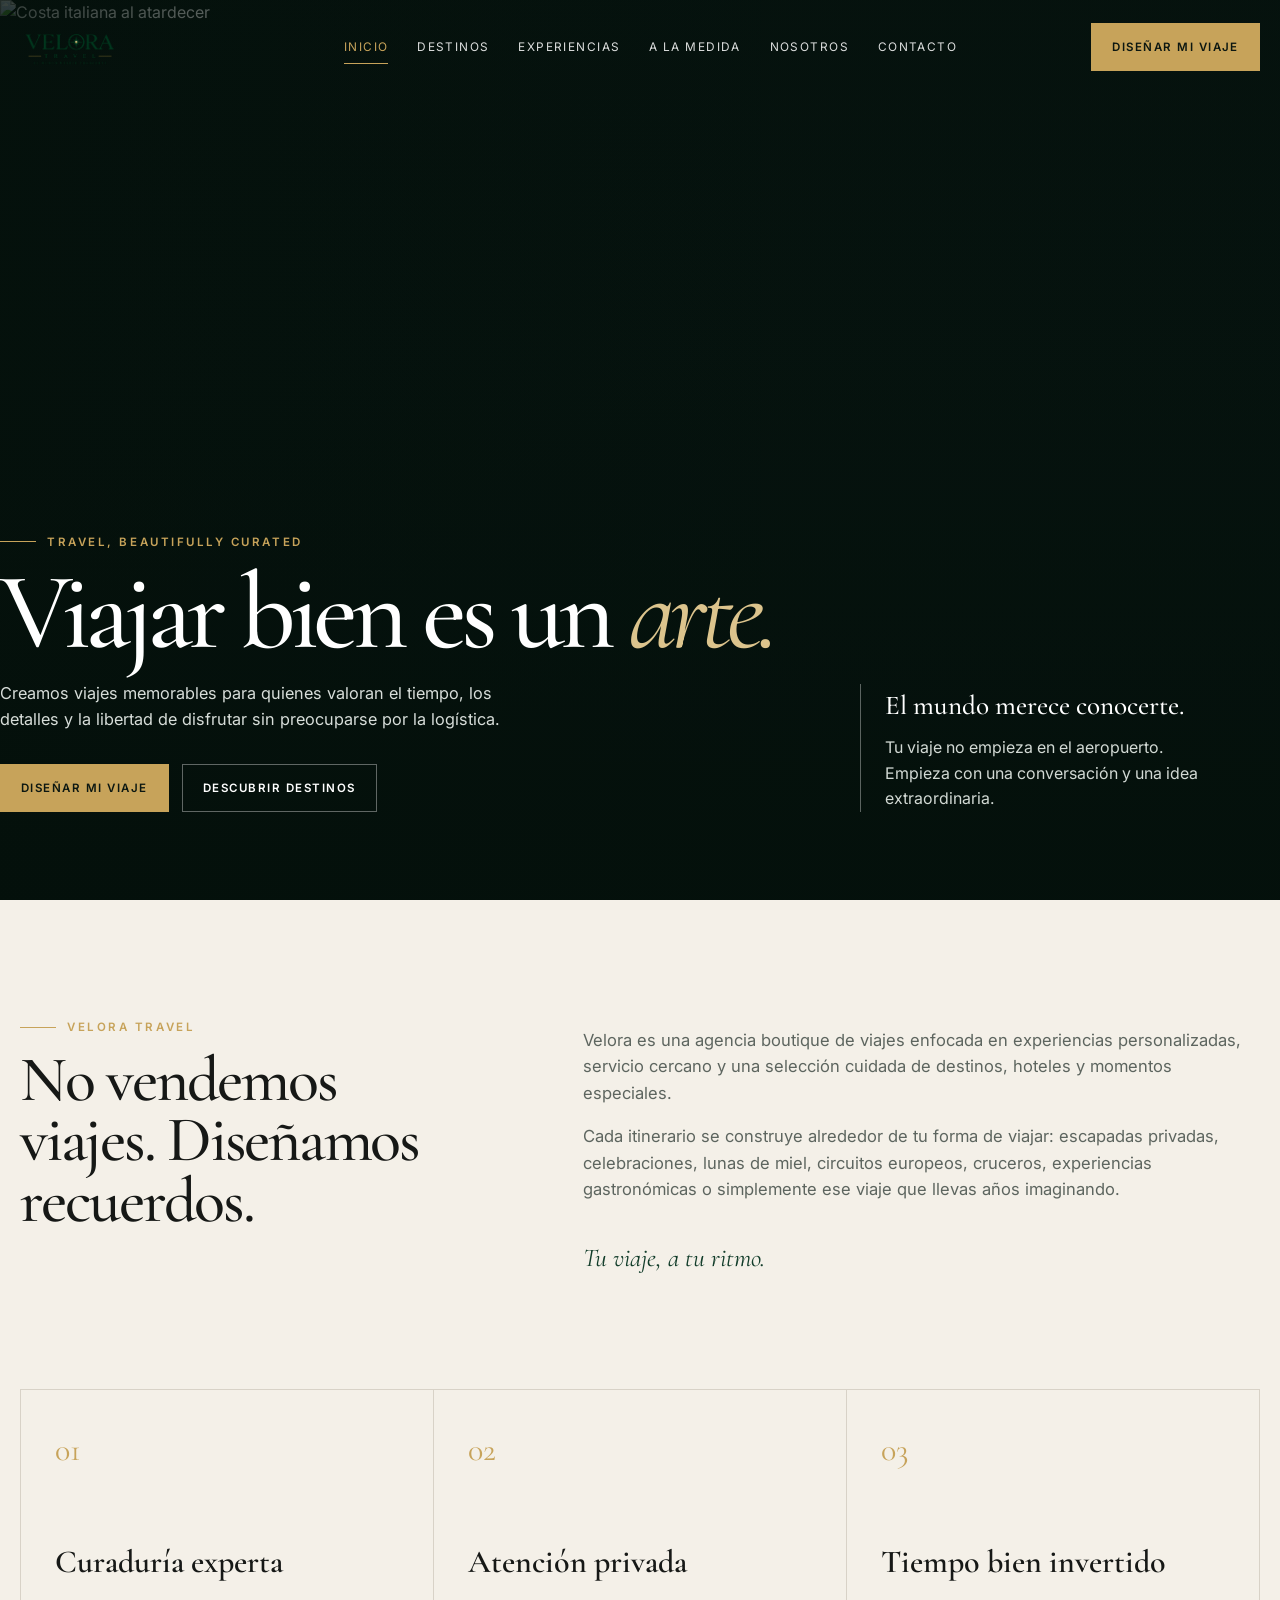
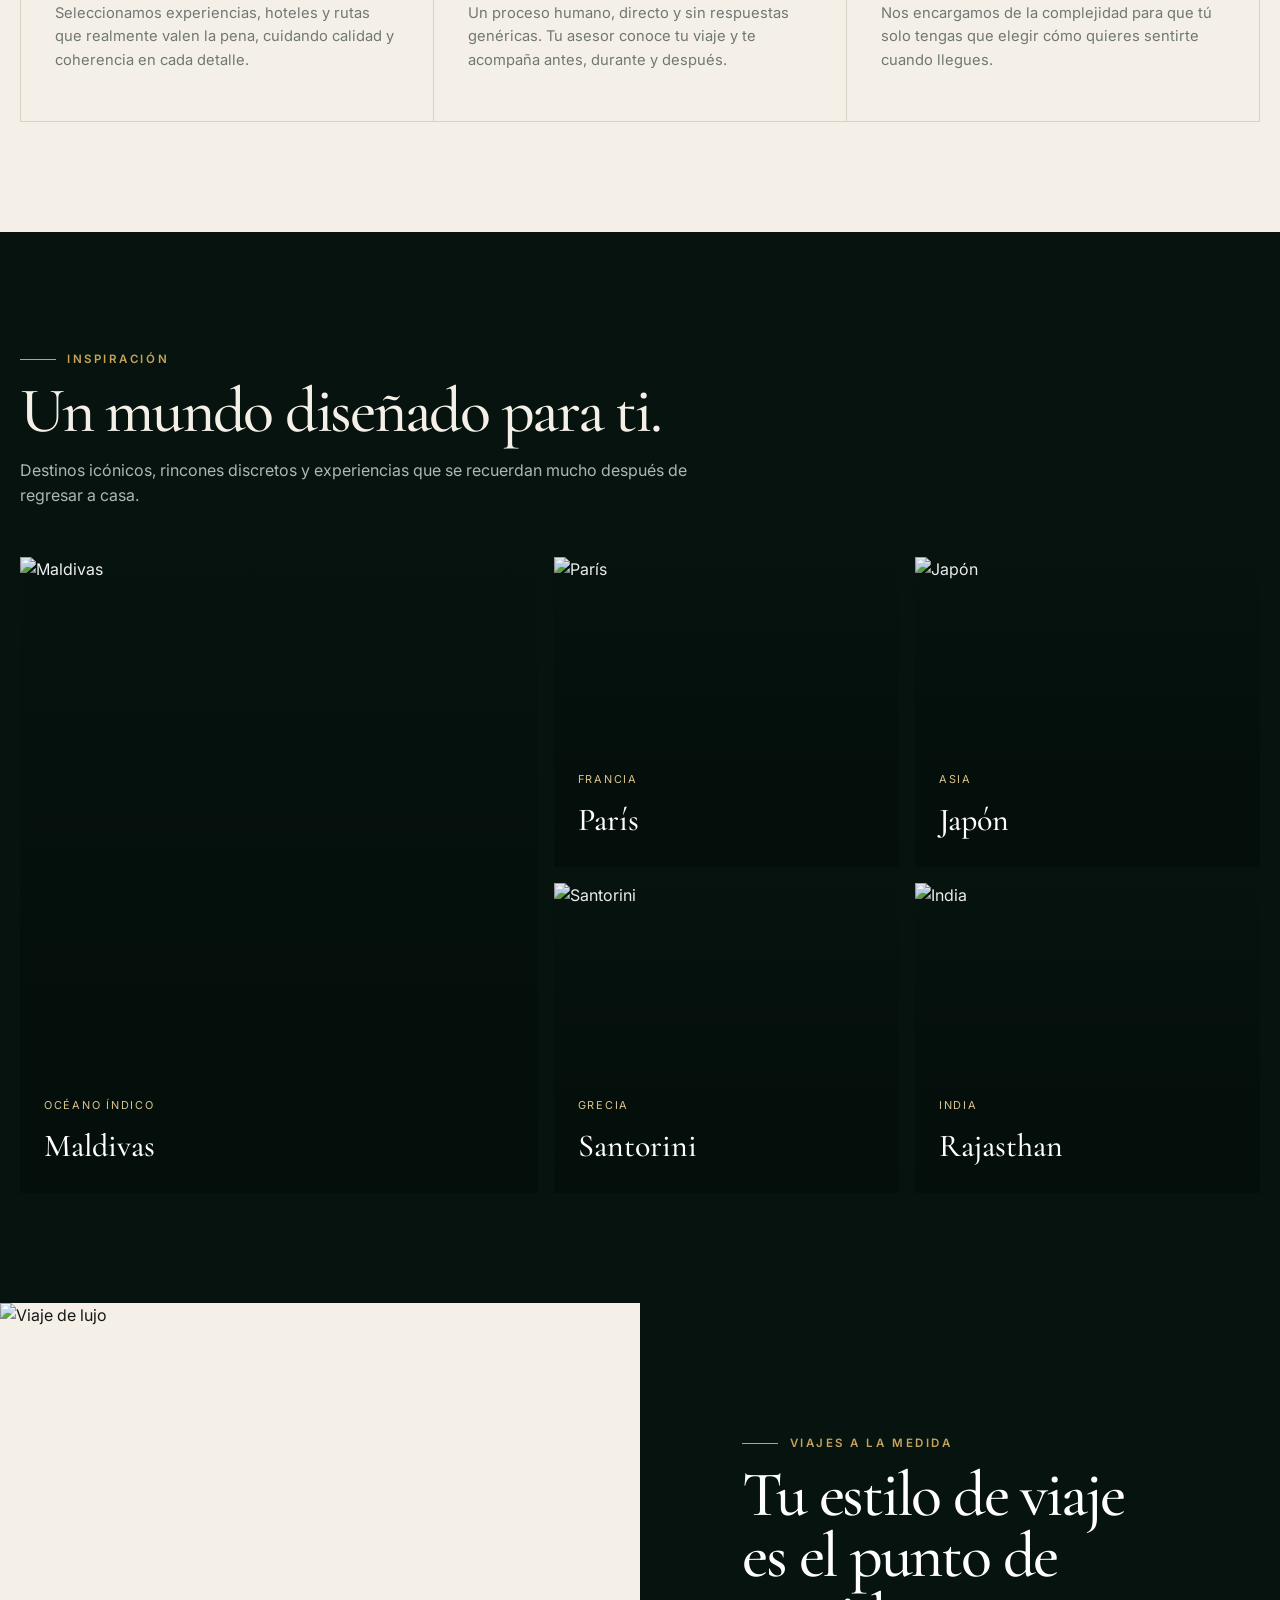
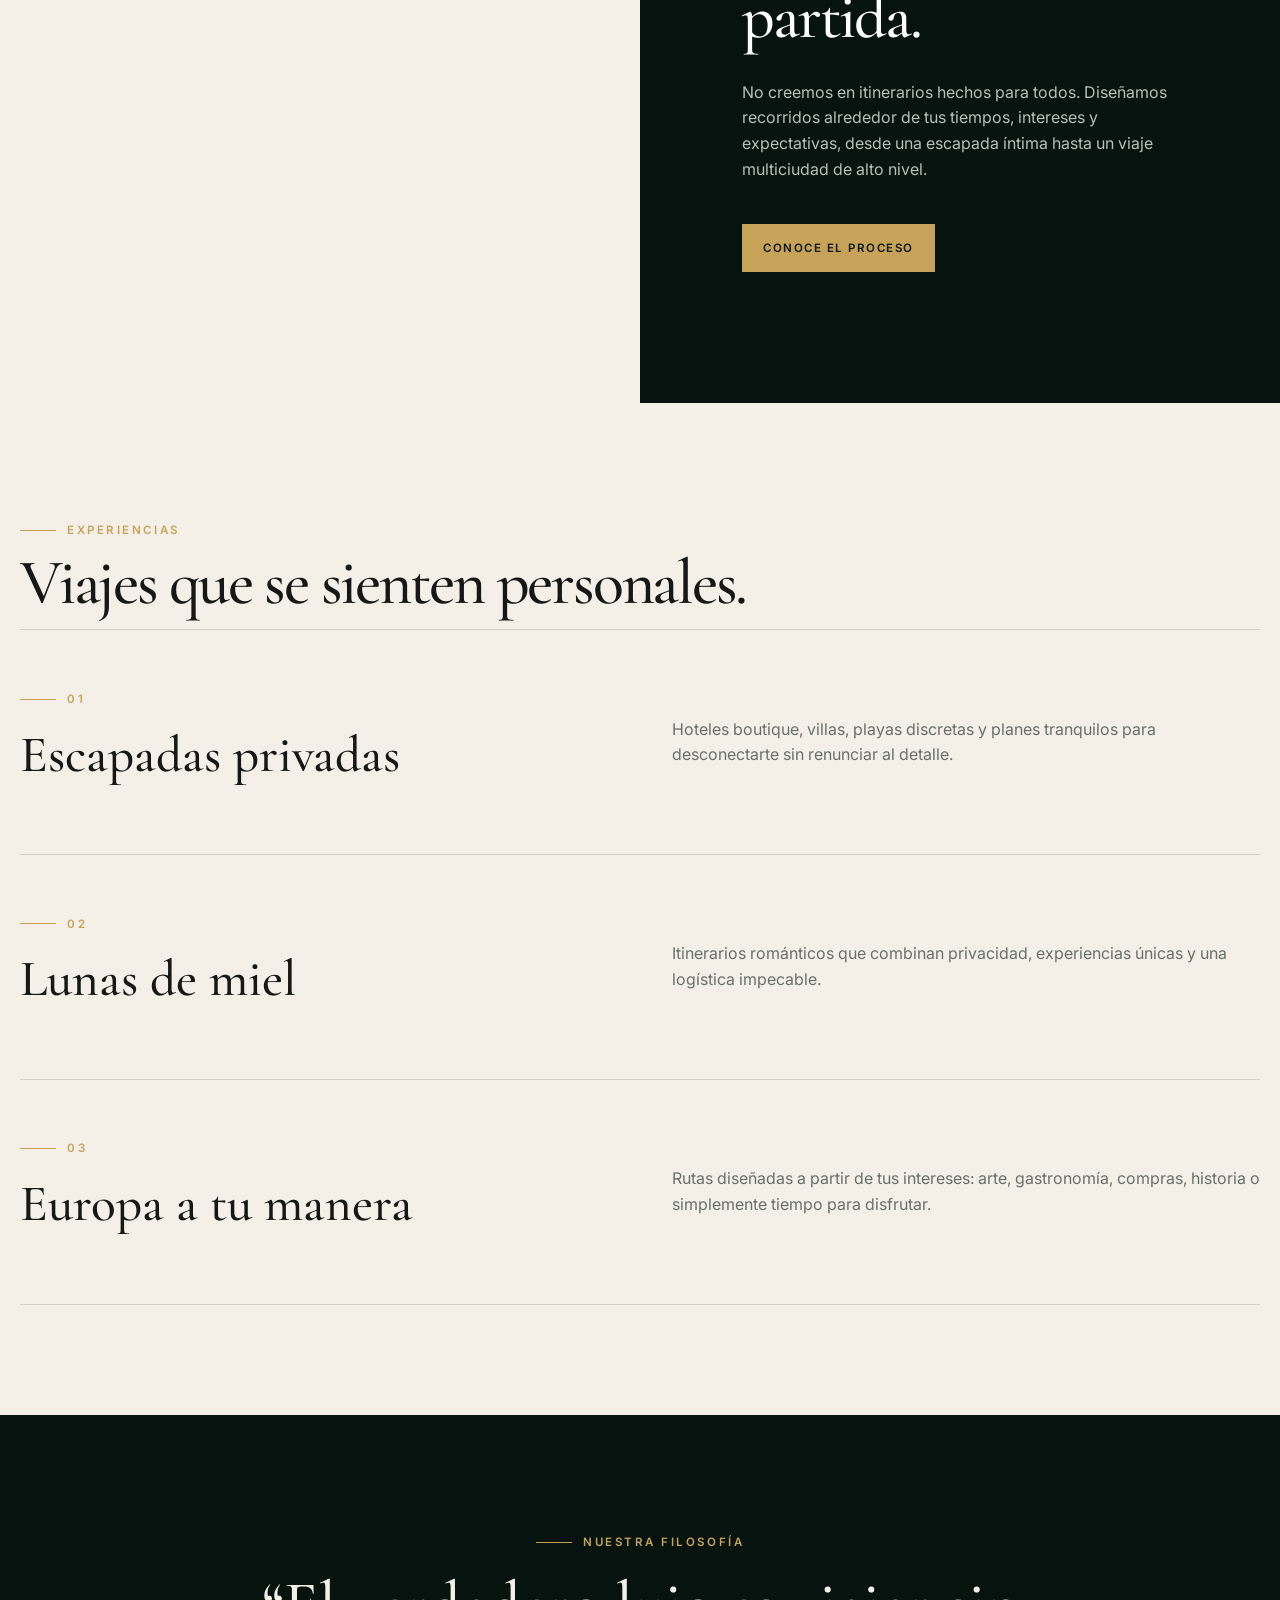
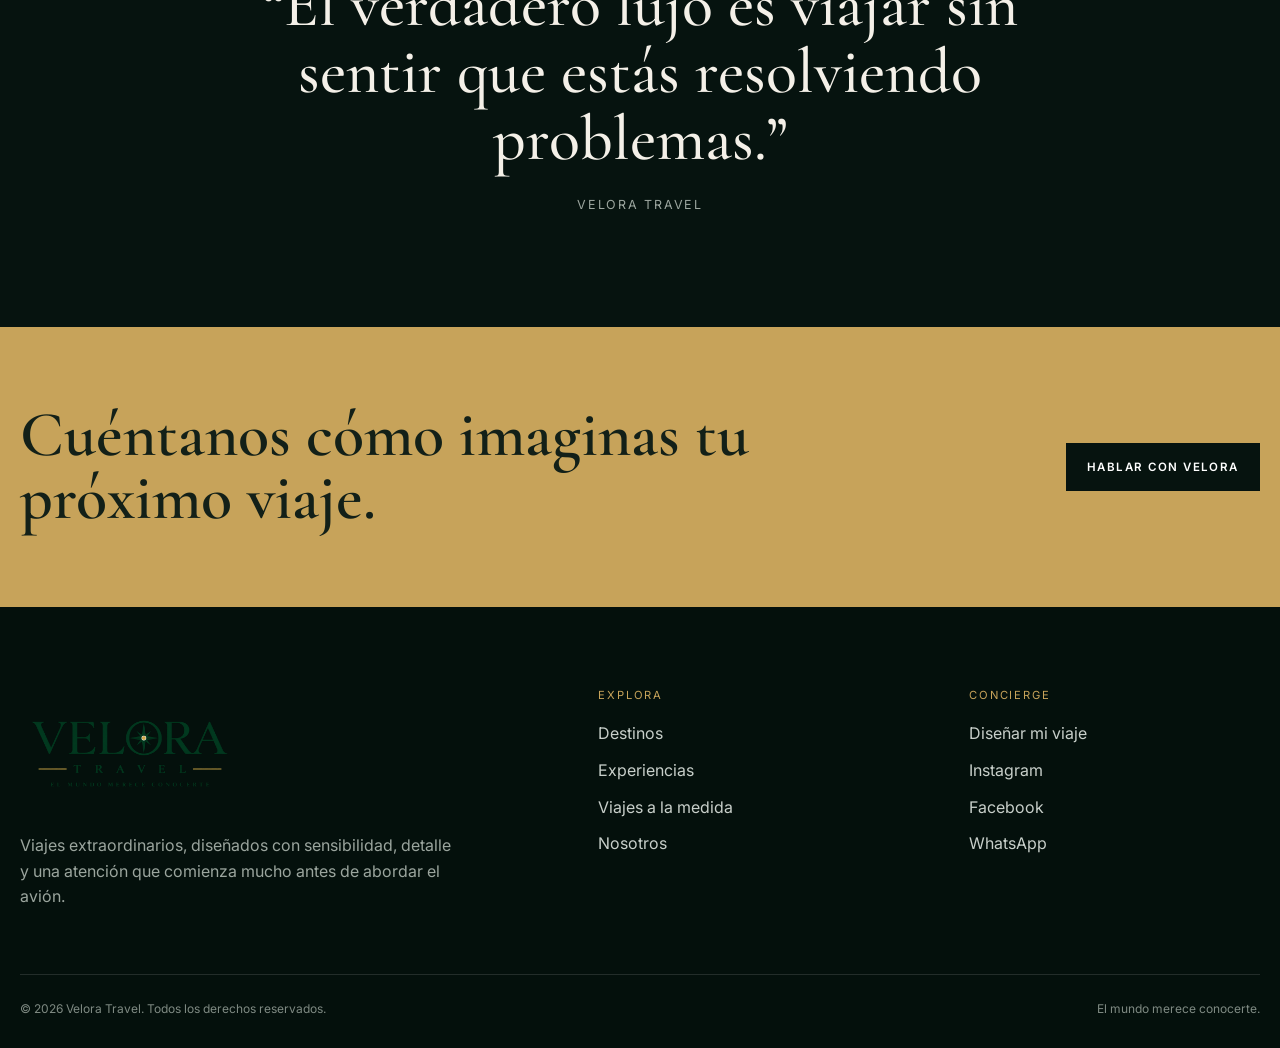
==== index.html @ b44f4434 "Sitio web inicial de Velora Travel" ====
<!doctype html>
<html lang="es">
<head>
  <meta charset="utf-8">
  <meta name="viewport" content="width=device-width, initial-scale=1">
  <title>Velora Travel | Viajes a la medida</title>
  <meta name="description" content="Velora Travel diseña viajes premium y experiencias a la medida.">
  <link rel="stylesheet" href="assets/css/styles.css">
</head>
<body>

<header class="site-header">
  <div class="container header-inner">
    <a class="brand" href="index.html" aria-label="Velora Travel">
      <img src="assets/img/velora-logo.png" alt="Velora Travel">
    </a>
    <nav class="nav" aria-label="Navegación principal">
      <a class="active" href="index.html">Inicio</a>
<a class="" href="destinos.html">Destinos</a>
<a class="" href="experiencias.html">Experiencias</a>
<a class="" href="viajes-a-medida.html">A la medida</a>
<a class="" href="nosotros.html">Nosotros</a>
<a class="" href="contacto.html">Contacto</a>
    </nav>
    <div class="header-cta">
      <a class="btn btn-gold" href="contacto.html">Diseñar mi viaje</a>
      <button class="menu-toggle" aria-label="Abrir menú"><span></span></button>
    </div>
  </div>
</header>


<main>
  <section class="hero">
    <div class="hero-media">
      <img src="https://images.unsplash.com/photo-1516483638261-f4dbaf036963?auto=format&fit=crop&w=2200&q=90" alt="Costa italiana al atardecer">
    </div>
    <div class="container hero-content">
      <div class="hero-grid">
        <div>
          <span class="eyebrow">Travel, beautifully curated</span>
          <h1>Viajar bien es un <em>arte.</em></h1>
          <p class="hero-copy">Creamos viajes memorables para quienes valoran el tiempo, los detalles y la libertad de disfrutar sin preocuparse por la logística.</p>
          <div class="hero-actions">
            <a class="btn btn-gold" href="viajes-a-medida.html">Diseñar mi viaje</a>
            <a class="btn btn-outline" href="destinos.html">Descubrir destinos</a>
          </div>
        </div>
        <div class="hero-note">
          <strong>El mundo merece conocerte.</strong>
          Tu viaje no empieza en el aeropuerto. Empieza con una conversación y una idea extraordinaria.
        </div>
      </div>
    </div>
  </section>

  <section class="section">
    <div class="container intro-grid reveal">
      <div>
        <span class="eyebrow">Velora Travel</span>
        <h2 class="section-title">No vendemos viajes. Diseñamos recuerdos.</h2>
      </div>
      <div class="intro-copy">
        <p>Velora es una agencia boutique de viajes enfocada en experiencias personalizadas, servicio cercano y una selección cuidada de destinos, hoteles y momentos especiales.</p>
        <p>Cada itinerario se construye alrededor de tu forma de viajar: escapadas privadas, celebraciones, lunas de miel, circuitos europeos, cruceros, experiencias gastronómicas o simplemente ese viaje que llevas años imaginando.</p>
        <div class="signature">Tu viaje, a tu ritmo.</div>
      </div>
    </div>
  </section>

  <section class="section" style="padding-top:0">
    <div class="container">
      <div class="feature-grid reveal">
        <article class="feature">
          <div class="feature-index">01</div>
          <h3>Curaduría experta</h3>
          <p>Seleccionamos experiencias, hoteles y rutas que realmente valen la pena, cuidando calidad y coherencia en cada detalle.</p>
        </article>
        <article class="feature">
          <div class="feature-index">02</div>
          <h3>Atención privada</h3>
          <p>Un proceso humano, directo y sin respuestas genéricas. Tu asesor conoce tu viaje y te acompaña antes, durante y después.</p>
        </article>
        <article class="feature">
          <div class="feature-index">03</div>
          <h3>Tiempo bien invertido</h3>
          <p>Nos encargamos de la complejidad para que tú solo tengas que elegir cómo quieres sentirte cuando llegues.</p>
        </article>
      </div>
    </div>
  </section>

  <section class="section section-dark">
    <div class="container">
      <span class="eyebrow">Inspiración</span>
      <h2 class="section-title">Un mundo diseñado para ti.</h2>
      <p class="section-lead">Destinos icónicos, rincones discretos y experiencias que se recuerdan mucho después de regresar a casa.</p>

      <div class="destinations-grid reveal">
        <a class="destination-card" href="destinos.html">
          <img src="https://images.unsplash.com/photo-1507525428034-b723cf961d3e?auto=format&fit=crop&w=1600&q=85" alt="Maldivas">
          <div class="destination-meta"><small>Océano Índico</small><h3>Maldivas</h3></div>
        </a>
        <a class="destination-card" href="destinos.html">
          <img src="https://images.unsplash.com/photo-1499856871958-5b9627545d1a?auto=format&fit=crop&w=1200&q=85" alt="París">
          <div class="destination-meta"><small>Francia</small><h3>París</h3></div>
        </a>
        <a class="destination-card" href="destinos.html">
          <img src="https://images.unsplash.com/photo-1528360983277-13d401cdc186?auto=format&fit=crop&w=1200&q=85" alt="Japón">
          <div class="destination-meta"><small>Asia</small><h3>Japón</h3></div>
        </a>
        <a class="destination-card" href="destinos.html">
          <img src="https://images.unsplash.com/photo-1518548419970-58e3b4079ab2?auto=format&fit=crop&w=1200&q=85" alt="Santorini">
          <div class="destination-meta"><small>Grecia</small><h3>Santorini</h3></div>
        </a>
        <a class="destination-card" href="destinos.html">
          <img src="https://images.unsplash.com/photo-1524492412937-b28074a5d7da?auto=format&fit=crop&w=1200&q=85" alt="India">
          <div class="destination-meta"><small>India</small><h3>Rajasthan</h3></div>
        </a>
      </div>
    </div>
  </section>

  <section class="editorial">
    <div class="editorial-media">
      <img src="https://images.unsplash.com/photo-1540979388789-6cee28a1cdc9?auto=format&fit=crop&w=1600&q=85" alt="Viaje de lujo">
    </div>
    <div class="editorial-copy">
      <span class="eyebrow">Viajes a la medida</span>
      <h2 class="section-title">Tu estilo de viaje es el punto de partida.</h2>
      <p>No creemos en itinerarios hechos para todos. Diseñamos recorridos alrededor de tus tiempos, intereses y expectativas, desde una escapada íntima hasta un viaje multiciudad de alto nivel.</p>
      <div style="margin-top:1.6rem"><a class="btn btn-gold" href="viajes-a-medida.html">Conoce el proceso</a></div>
    </div>
  </section>

  <section class="section">
    <div class="container">
      <span class="eyebrow">Experiencias</span>
      <h2 class="section-title">Viajes que se sienten personales.</h2>

      <div class="experience-row reveal">
        <div><span class="eyebrow">01</span><h3>Escapadas privadas</h3></div>
        <p>Hoteles boutique, villas, playas discretas y planes tranquilos para desconectarte sin renunciar al detalle.</p>
      </div>
      <div class="experience-row reveal">
        <div><span class="eyebrow">02</span><h3>Lunas de miel</h3></div>
        <p>Itinerarios románticos que combinan privacidad, experiencias únicas y una logística impecable.</p>
      </div>
      <div class="experience-row reveal">
        <div><span class="eyebrow">03</span><h3>Europa a tu manera</h3></div>
        <p>Rutas diseñadas a partir de tus intereses: arte, gastronomía, compras, historia o simplemente tiempo para disfrutar.</p>
      </div>
    </div>
  </section>

  <section class="section section-dark">
    <div class="container testimonial reveal">
      <span class="eyebrow">Nuestra filosofía</span>
      <blockquote>“El verdadero lujo es viajar sin sentir que estás resolviendo problemas.”</blockquote>
      <cite>Velora Travel</cite>
    </div>
  </section>

  <section class="cta-banner">
    <div class="container">
      <h2>Cuéntanos cómo imaginas tu próximo viaje.</h2>
      <a class="btn btn-dark" href="contacto.html">Hablar con Velora</a>
    </div>
  </section>
</main>


<footer class="site-footer">
  <div class="container">
    <div class="footer-grid">
      <div>
        <img class="footer-logo" src="assets/img/velora-logo.png" alt="Velora Travel">
        <p class="footer-copy">Viajes extraordinarios, diseñados con sensibilidad, detalle y una atención que comienza mucho antes de abordar el avión.</p>
      </div>
      <div>
        <div class="footer-title">Explora</div>
        <div class="footer-links">
          <a href="destinos.html">Destinos</a>
          <a href="experiencias.html">Experiencias</a>
          <a href="viajes-a-medida.html">Viajes a la medida</a>
          <a href="nosotros.html">Nosotros</a>
        </div>
      </div>
      <div>
        <div class="footer-title">Concierge</div>
        <div class="footer-links">
          <a href="contacto.html">Diseñar mi viaje</a>
          <a href="#">Instagram</a>
          <a href="#">Facebook</a>
          <a href="#">WhatsApp</a>
        </div>
      </div>
    </div>
    <div class="footer-bottom">
      <span>© 2026 Velora Travel. Todos los derechos reservados.</span>
      <span>El mundo merece conocerte.</span>
    </div>
  </div>
</footer>

<script src="assets/js/main.js"></script>
</body>
</html>
---- assets/css/styles.css ----
@import url('https://fonts.googleapis.com/css2?family=Cormorant+Garamond:wght@400;500;600;700&family=Inter:wght@300;400;500;600&display=swap');

:root{
  --green-950:#06130f;
  --green-900:#0a1d16;
  --green-800:#0e2a1f;
  --green-700:#123d2a;
  --gold:#c7a35a;
  --gold-soft:#dcc48d;
  --ivory:#f4f0e8;
  --sand:#d8d0c4;
  --ink:#161816;
  --muted:#7d837e;
  --white:#ffffff;
  --max:1280px;
  --shadow:0 24px 70px rgba(0,0,0,.18);
}

*{box-sizing:border-box}
html{scroll-behavior:smooth}
body{
  margin:0;
  font-family:'Inter',sans-serif;
  background:var(--ivory);
  color:var(--ink);
  line-height:1.6;
}
body.menu-open{overflow:hidden}
img{max-width:100%;display:block}
a{text-decoration:none;color:inherit}
button,input,textarea,select{font:inherit}

.container{
  width:min(calc(100% - 40px),var(--max));
  margin-inline:auto;
}

.eyebrow{
  display:inline-flex;
  align-items:center;
  gap:.7rem;
  font-size:.72rem;
  letter-spacing:.22em;
  text-transform:uppercase;
  font-weight:600;
  color:var(--gold);
}
.eyebrow::before{
  content:"";
  width:36px;
  height:1px;
  background:currentColor;
}

.section{
  padding:110px 0;
}
.section-dark{
  background:var(--green-950);
  color:var(--ivory);
}
.section-title{
  margin:.8rem 0 1rem;
  font-family:'Cormorant Garamond',serif;
  font-size:clamp(2.7rem,5vw,5rem);
  font-weight:500;
  line-height:.95;
  letter-spacing:-.035em;
}
.section-lead{
  max-width:680px;
  color:#646b66;
  font-size:1rem;
}
.section-dark .section-lead{color:#aeb7b1}

.btn{
  display:inline-flex;
  align-items:center;
  justify-content:center;
  gap:.75rem;
  min-height:48px;
  padding:0 1.25rem;
  border:1px solid transparent;
  text-transform:uppercase;
  letter-spacing:.13em;
  font-size:.72rem;
  font-weight:600;
  transition:.3s ease;
  cursor:pointer;
}
.btn-gold{
  background:var(--gold);
  color:#0c1711;
}
.btn-gold:hover{background:var(--gold-soft);transform:translateY(-2px)}
.btn-outline{
  border-color:rgba(255,255,255,.36);
  color:var(--white);
  background:transparent;
}
.btn-outline:hover{border-color:var(--gold);color:var(--gold)}
.btn-dark{
  background:var(--green-950);
  color:white;
}
.btn-dark:hover{background:var(--green-700)}

.site-header{
  position:fixed;
  inset:0 0 auto 0;
  z-index:50;
  transition:.3s ease;
  color:white;
}
.site-header.scrolled{
  background:rgba(6,19,15,.94);
  backdrop-filter:blur(14px);
  box-shadow:0 10px 30px rgba(0,0,0,.12);
}
.header-inner{
  min-height:94px;
  display:grid;
  grid-template-columns:auto 1fr auto;
  align-items:center;
  gap:2rem;
}
.brand{
  display:flex;
  align-items:center;
}
.brand img{
  width:190px;
  max-height:56px;
  object-fit:contain;
  object-position:left center;
}
.nav{
  display:flex;
  justify-content:center;
  gap:1.8rem;
}
.nav a{
  font-size:.74rem;
  letter-spacing:.12em;
  text-transform:uppercase;
  color:rgba(255,255,255,.86);
  position:relative;
}
.nav a::after{
  content:"";
  position:absolute;
  left:0; right:100%;
  bottom:-8px;
  height:1px;
  background:var(--gold);
  transition:.3s ease;
}
.nav a:hover::after,.nav a.active::after{right:0}
.nav a.active{color:var(--gold)}
.header-cta{display:flex;align-items:center;gap:1rem}
.menu-toggle{
  display:none;
  width:44px;height:44px;
  border:1px solid rgba(255,255,255,.25);
  background:transparent;
  color:white;
  align-items:center;
  justify-content:center;
}
.menu-toggle span,.menu-toggle span::before,.menu-toggle span::after{
  display:block;width:18px;height:1px;background:currentColor;position:relative;
}
.menu-toggle span::before,.menu-toggle span::after{
  content:"";position:absolute;left:0;
}
.menu-toggle span::before{top:-6px}
.menu-toggle span::after{top:6px}

.hero{
  min-height:100svh;
  position:relative;
  color:white;
  display:flex;
  align-items:end;
  overflow:hidden;
  background:#06130f;
}
.hero-media{
  position:absolute;inset:0;
}
.hero-media::after{
  content:"";
  position:absolute;inset:0;
  background:
    linear-gradient(180deg,rgba(4,16,11,.28),rgba(4,16,11,.15) 40%,rgba(4,16,11,.86) 94%),
    linear-gradient(90deg,rgba(4,16,11,.72),rgba(4,16,11,.08) 60%);
}
.hero-media img{
  width:100%;height:100%;object-fit:cover;
  animation:slowZoom 18s ease-in-out infinite alternate;
}
@keyframes slowZoom{from{transform:scale(1.01)}to{transform:scale(1.08)}}
.hero-content{
  position:relative;
  z-index:2;
  padding:180px 0 88px;
  width:100%;
}
.hero-grid{
  display:grid;
  grid-template-columns:minmax(0,1.3fr) minmax(300px,.7fr);
  gap:5rem;
  align-items:end;
}
.hero h1{
  margin:1rem 0 1.4rem;
  max-width:880px;
  font-family:'Cormorant Garamond',serif;
  font-size:clamp(4rem,8.5vw,8.2rem);
  line-height:.83;
  font-weight:500;
  letter-spacing:-.055em;
}
.hero h1 em{
  color:var(--gold-soft);
  font-weight:400;
}
.hero-copy{
  max-width:500px;
  color:#d7ddd9;
  font-size:1.02rem;
}
.hero-actions{display:flex;gap:.8rem;flex-wrap:wrap;margin-top:2rem}
.hero-note{
  border-left:1px solid rgba(255,255,255,.35);
  padding-left:1.5rem;
  color:#d2d9d4;
  max-width:360px;
}
.hero-note strong{
  display:block;
  color:white;
  font-family:'Cormorant Garamond',serif;
  font-size:1.7rem;
  font-weight:500;
  margin-bottom:.5rem;
}

.intro-grid{
  display:grid;
  grid-template-columns:.8fr 1.2fr;
  gap:7rem;
  align-items:start;
}
.intro-copy p{max-width:720px;color:#5d655f;font-size:1.04rem}
.signature{
  margin-top:2.2rem;
  font-family:'Cormorant Garamond',serif;
  font-style:italic;
  font-size:1.6rem;
  color:var(--green-700);
}

.feature-grid{
  display:grid;
  grid-template-columns:repeat(3,1fr);
  gap:1px;
  background:#d8d2c7;
  border:1px solid #d8d2c7;
}
.feature{
  background:var(--ivory);
  padding:2.1rem;
  min-height:300px;
}
.feature-index{
  font-family:'Cormorant Garamond',serif;
  color:var(--gold);
  font-size:2rem;
}
.feature h3{
  margin:3.8rem 0 .7rem;
  font-family:'Cormorant Garamond',serif;
  font-size:2rem;
  font-weight:600;
}
.feature p{color:#707871;font-size:.92rem}

.destinations-grid{
  display:grid;
  grid-template-columns:1.2fr .8fr .8fr;
  grid-auto-rows:310px;
  gap:16px;
  margin-top:3rem;
}
.destination-card{
  position:relative;
  overflow:hidden;
  color:white;
  isolation:isolate;
}
.destination-card:first-child{grid-row:span 2}
.destination-card img{
  width:100%;height:100%;object-fit:cover;
  transition:transform .8s cubic-bezier(.2,.7,.2,1);
}
.destination-card::after{
  content:"";position:absolute;inset:0;
  background:linear-gradient(180deg,rgba(3,12,8,.05),rgba(3,12,8,.72));
  z-index:1;
}
.destination-card:hover img{transform:scale(1.06)}
.destination-meta{
  position:absolute;z-index:2;left:1.5rem;right:1.5rem;bottom:1.35rem;
}
.destination-meta small{
  text-transform:uppercase;letter-spacing:.16em;color:var(--gold-soft);font-size:.68rem;
}
.destination-meta h3{
  margin:.25rem 0 0;
  font-family:'Cormorant Garamond',serif;
  font-size:2rem;font-weight:500;
}

.editorial{
  display:grid;
  grid-template-columns:1fr 1fr;
  min-height:700px;
}
.editorial-media img{width:100%;height:100%;object-fit:cover}
.editorial-copy{
  background:var(--green-950);
  color:white;
  padding:8vw;
  display:flex;
  flex-direction:column;
  justify-content:center;
}
.editorial-copy p{color:#b8c0ba;max-width:520px}

.experience-row{
  display:grid;
  grid-template-columns:1fr 1fr;
  gap:4rem;
  align-items:center;
  padding:3.2rem 0;
  border-top:1px solid #d5d0c7;
}
.experience-row:last-child{border-bottom:1px solid #d5d0c7}
.experience-row h3{
  font-family:'Cormorant Garamond',serif;
  font-size:clamp(2.2rem,4vw,4rem);
  font-weight:500;
  margin:.4rem 0;
}
.experience-row p{color:#68706a;max-width:600px}

.testimonial{
  max-width:900px;
  margin:auto;
  text-align:center;
}
.testimonial blockquote{
  margin:1.2rem 0;
  font-family:'Cormorant Garamond',serif;
  font-size:clamp(2.4rem,5vw,4.8rem);
  line-height:1.05;
  font-weight:500;
}
.testimonial cite{
  font-style:normal;
  color:#9ca69f;
  font-size:.78rem;
  letter-spacing:.14em;
  text-transform:uppercase;
}

.page-hero{
  min-height:68svh;
  position:relative;
  display:flex;
  align-items:end;
  color:white;
  background:#06130f;
}
.page-hero .hero-media::after{
  background:linear-gradient(180deg,rgba(5,15,11,.35),rgba(5,15,11,.82));
}
.page-hero .hero-content{padding-bottom:70px}
.page-hero h1{
  margin:.8rem 0;
  font-size:clamp(4rem,8vw,7rem);
}
.page-hero p{max-width:620px;color:#d1d8d3}

.collection-grid{
  display:grid;
  grid-template-columns:repeat(2,1fr);
  gap:24px;
}
.collection-card{
  background:white;
  overflow:hidden;
  box-shadow:0 16px 50px rgba(0,0,0,.06);
}
.collection-card img{width:100%;height:360px;object-fit:cover}
.collection-body{padding:1.8rem}
.collection-body h3{
  font-family:'Cormorant Garamond',serif;
  font-size:2.3rem;margin:.2rem 0 .8rem;
}
.collection-body p{color:#727a74}
.tags{display:flex;gap:.5rem;flex-wrap:wrap;margin-top:1rem}
.tag{
  font-size:.65rem;text-transform:uppercase;letter-spacing:.12em;
  border:1px solid #d8d0c6;padding:.45rem .7rem;
}

.steps{
  display:grid;
  grid-template-columns:repeat(4,1fr);
  gap:1px;
  background:rgba(255,255,255,.12);
  margin-top:3rem;
}
.step{padding:2rem;background:var(--green-900);min-height:260px}
.step strong{
  display:block;color:var(--gold);font-family:'Cormorant Garamond',serif;font-size:2rem;
}
.step h3{font-family:'Cormorant Garamond',serif;font-size:1.7rem;font-weight:500}
.step p{color:#aeb6b0;font-size:.9rem}

.about-grid{
  display:grid;
  grid-template-columns:1fr 1fr;
  gap:5rem;
  align-items:center;
}
.about-grid img{width:100%;height:640px;object-fit:cover}
.about-copy p{color:#667068}

.contact-grid{
  display:grid;
  grid-template-columns:.8fr 1.2fr;
  gap:6rem;
}
.contact-card{
  background:var(--green-950);color:white;padding:2.5rem;
}
.contact-card p{color:#b6beb8}
.contact-list{display:grid;gap:1rem;margin-top:2rem}
.contact-list span{color:var(--gold);font-size:.72rem;text-transform:uppercase;letter-spacing:.16em}
.form{
  display:grid;
  grid-template-columns:1fr 1fr;
  gap:1rem;
}
.field{display:flex;flex-direction:column;gap:.5rem}
.field.full{grid-column:1/-1}
.field label{
  font-size:.7rem;text-transform:uppercase;letter-spacing:.12em;color:#5f675f;
}
.field input,.field textarea,.field select{
  border:0;border-bottom:1px solid #bbb5ab;background:transparent;
  padding:.9rem 0;outline:none;
}
.field textarea{min-height:120px;resize:vertical}
.field input:focus,.field textarea:focus,.field select:focus{border-color:var(--gold)}
.form-note{grid-column:1/-1;color:#7b817d;font-size:.8rem}

.cta-banner{
  background:var(--gold);
  color:#132018;
}
.cta-banner .container{
  min-height:280px;
  display:flex;
  align-items:center;
  justify-content:space-between;
  gap:3rem;
}
.cta-banner h2{
  margin:0;
  font-family:'Cormorant Garamond',serif;
  font-size:clamp(2.6rem,5vw,5rem);
  max-width:750px;
  line-height:.98;
  font-weight:600;
}

.site-footer{
  background:#04100c;
  color:white;
  padding:80px 0 30px;
}
.footer-grid{
  display:grid;
  grid-template-columns:1.2fr .7fr .7fr;
  gap:5rem;
}
.footer-logo{width:220px;margin-bottom:1.4rem}
.footer-copy{color:#9ba59e;max-width:440px}
.footer-links{display:grid;gap:.7rem;color:#c8cfca}
.footer-title{
  color:var(--gold);text-transform:uppercase;letter-spacing:.16em;font-size:.7rem;margin-bottom:1rem;
}
.footer-bottom{
  border-top:1px solid rgba(255,255,255,.12);
  margin-top:3rem;padding-top:1.5rem;
  display:flex;justify-content:space-between;gap:2rem;
  color:#7f8a83;font-size:.75rem;
}

.reveal{
  opacity:0;
  transform:translateY(24px);
  transition:opacity .75s ease, transform .75s ease;
}
.reveal.visible{opacity:1;transform:none}

@media(max-width:1024px){
  .nav{display:none}
  .header-inner{grid-template-columns:1fr auto}
  .header-cta .btn{display:none}
  .menu-toggle{display:flex}
  .nav.mobile-open{
    display:flex;
    position:fixed;
    inset:94px 0 0 0;
    background:var(--green-950);
    flex-direction:column;
    align-items:center;
    justify-content:center;
    gap:1.8rem;
  }
  .nav.mobile-open a{font-size:1rem}
  .hero-grid,.intro-grid,.about-grid,.contact-grid{grid-template-columns:1fr;gap:3rem}
  .hero-note{display:none}
  .destinations-grid{grid-template-columns:1fr 1fr}
  .destination-card:first-child{grid-row:span 1;grid-column:span 2}
  .editorial{grid-template-columns:1fr}
  .editorial-media{min-height:520px}
  .steps{grid-template-columns:1fr 1fr}
  .footer-grid{grid-template-columns:1fr 1fr}
}
@media(max-width:720px){
  .container{width:min(calc(100% - 28px),var(--max))}
  .section{padding:80px 0}
  .header-inner{min-height:78px}
  .brand img{width:155px}
  .nav.mobile-open{inset:78px 0 0 0}
  .hero-content{padding:140px 0 60px}
  .hero h1{font-size:clamp(3.7rem,18vw,5.8rem)}
  .hero-actions{flex-direction:column;align-items:stretch}
  .feature-grid,.collection-grid,.steps,.footer-grid,.form{grid-template-columns:1fr}
  .feature{min-height:auto}
  .feature h3{margin-top:2rem}
  .destinations-grid{grid-template-columns:1fr;grid-auto-rows:360px}
  .destination-card:first-child{grid-column:span 1}
  .experience-row{grid-template-columns:1fr;gap:1rem}
  .editorial-copy{padding:70px 24px}
  .about-grid img{height:500px}
  .field.full{grid-column:auto}
  .cta-banner .container{flex-direction:column;align-items:flex-start;padding-top:50px;padding-bottom:50px}
  .footer-bottom{flex-direction:column}
}
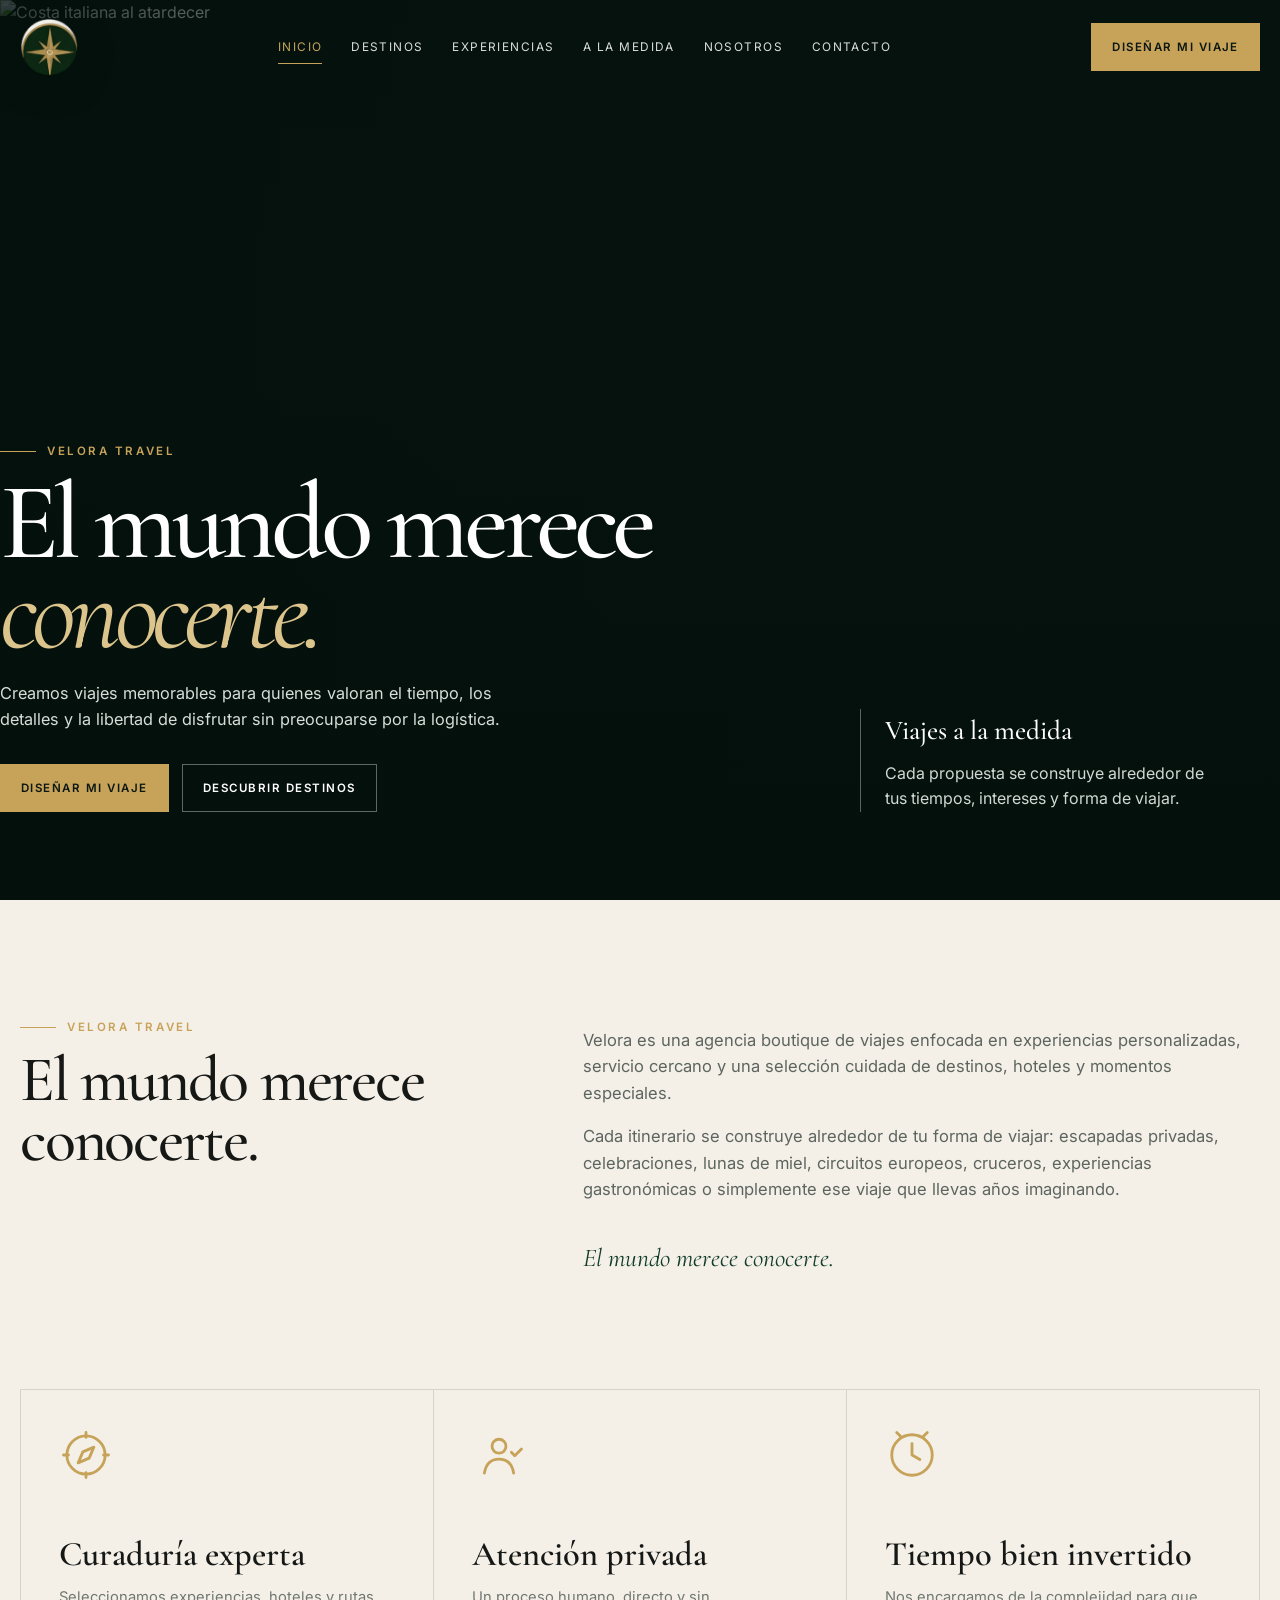
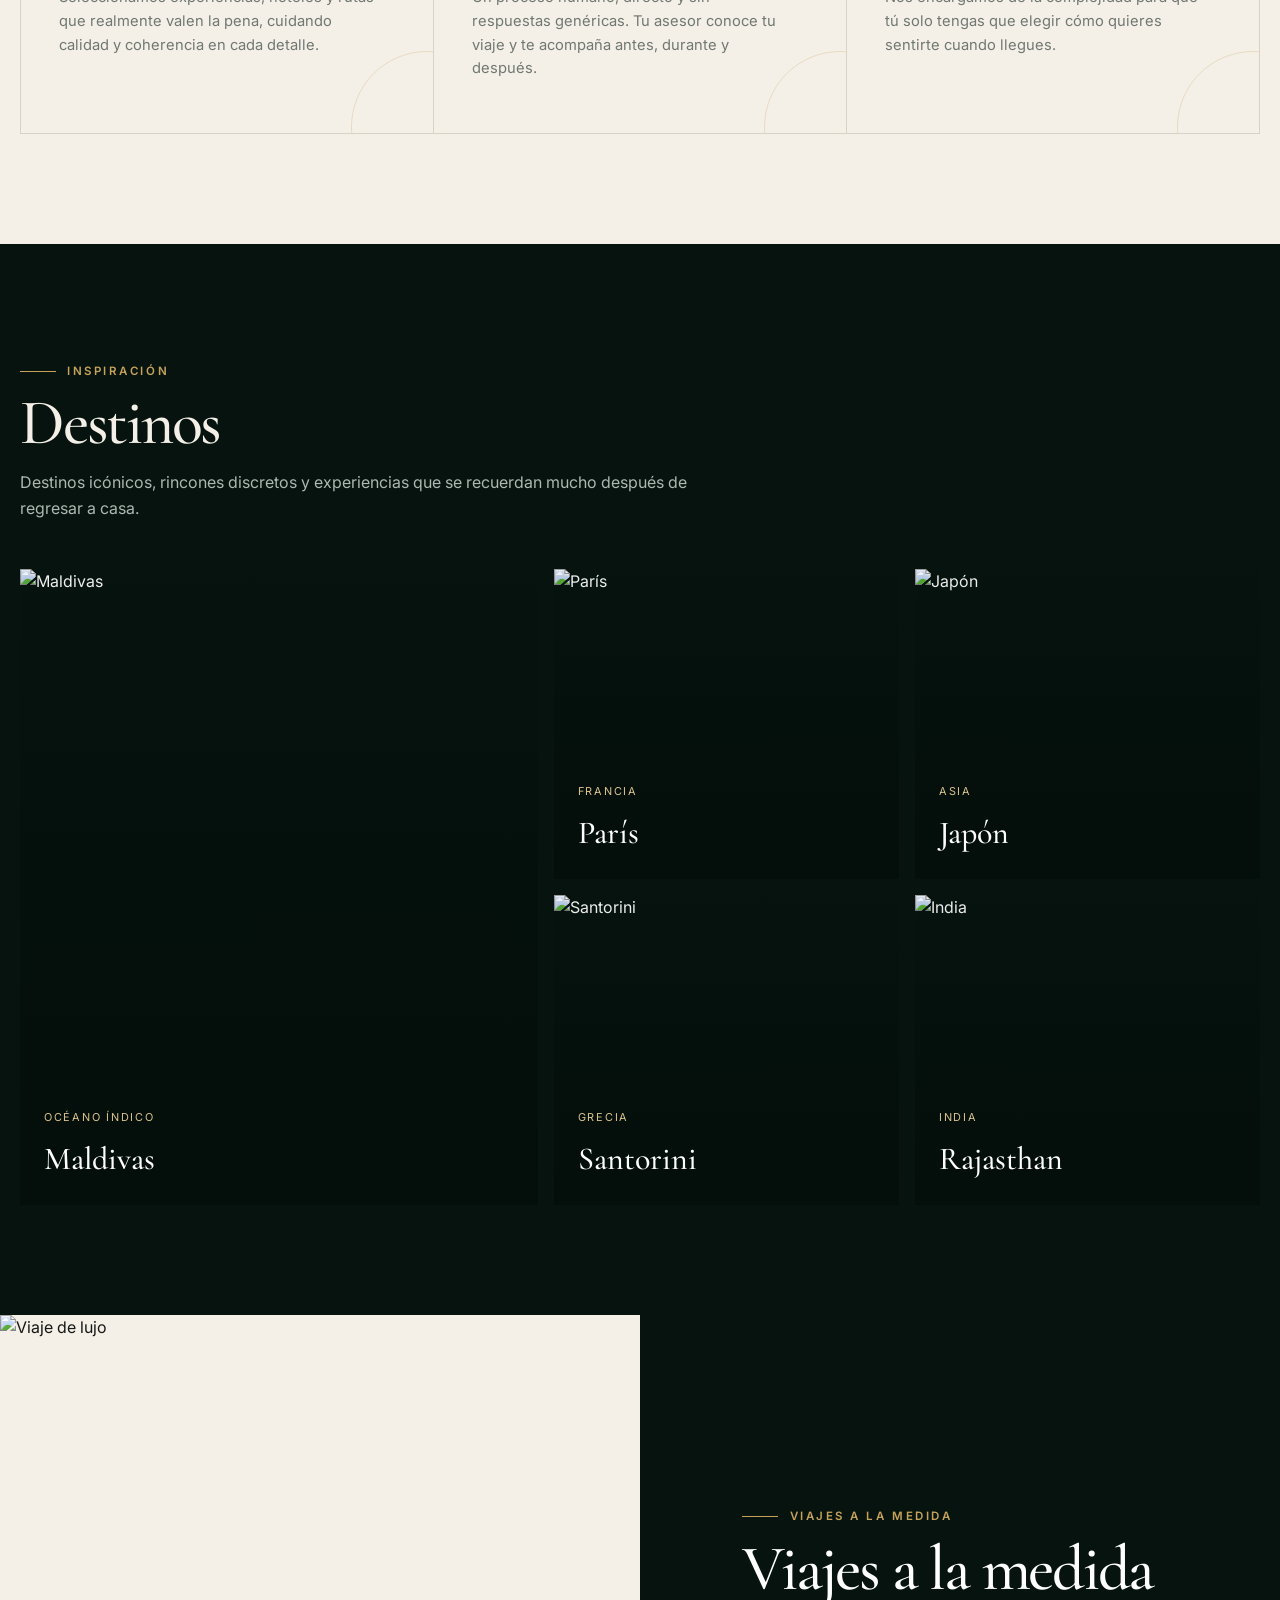
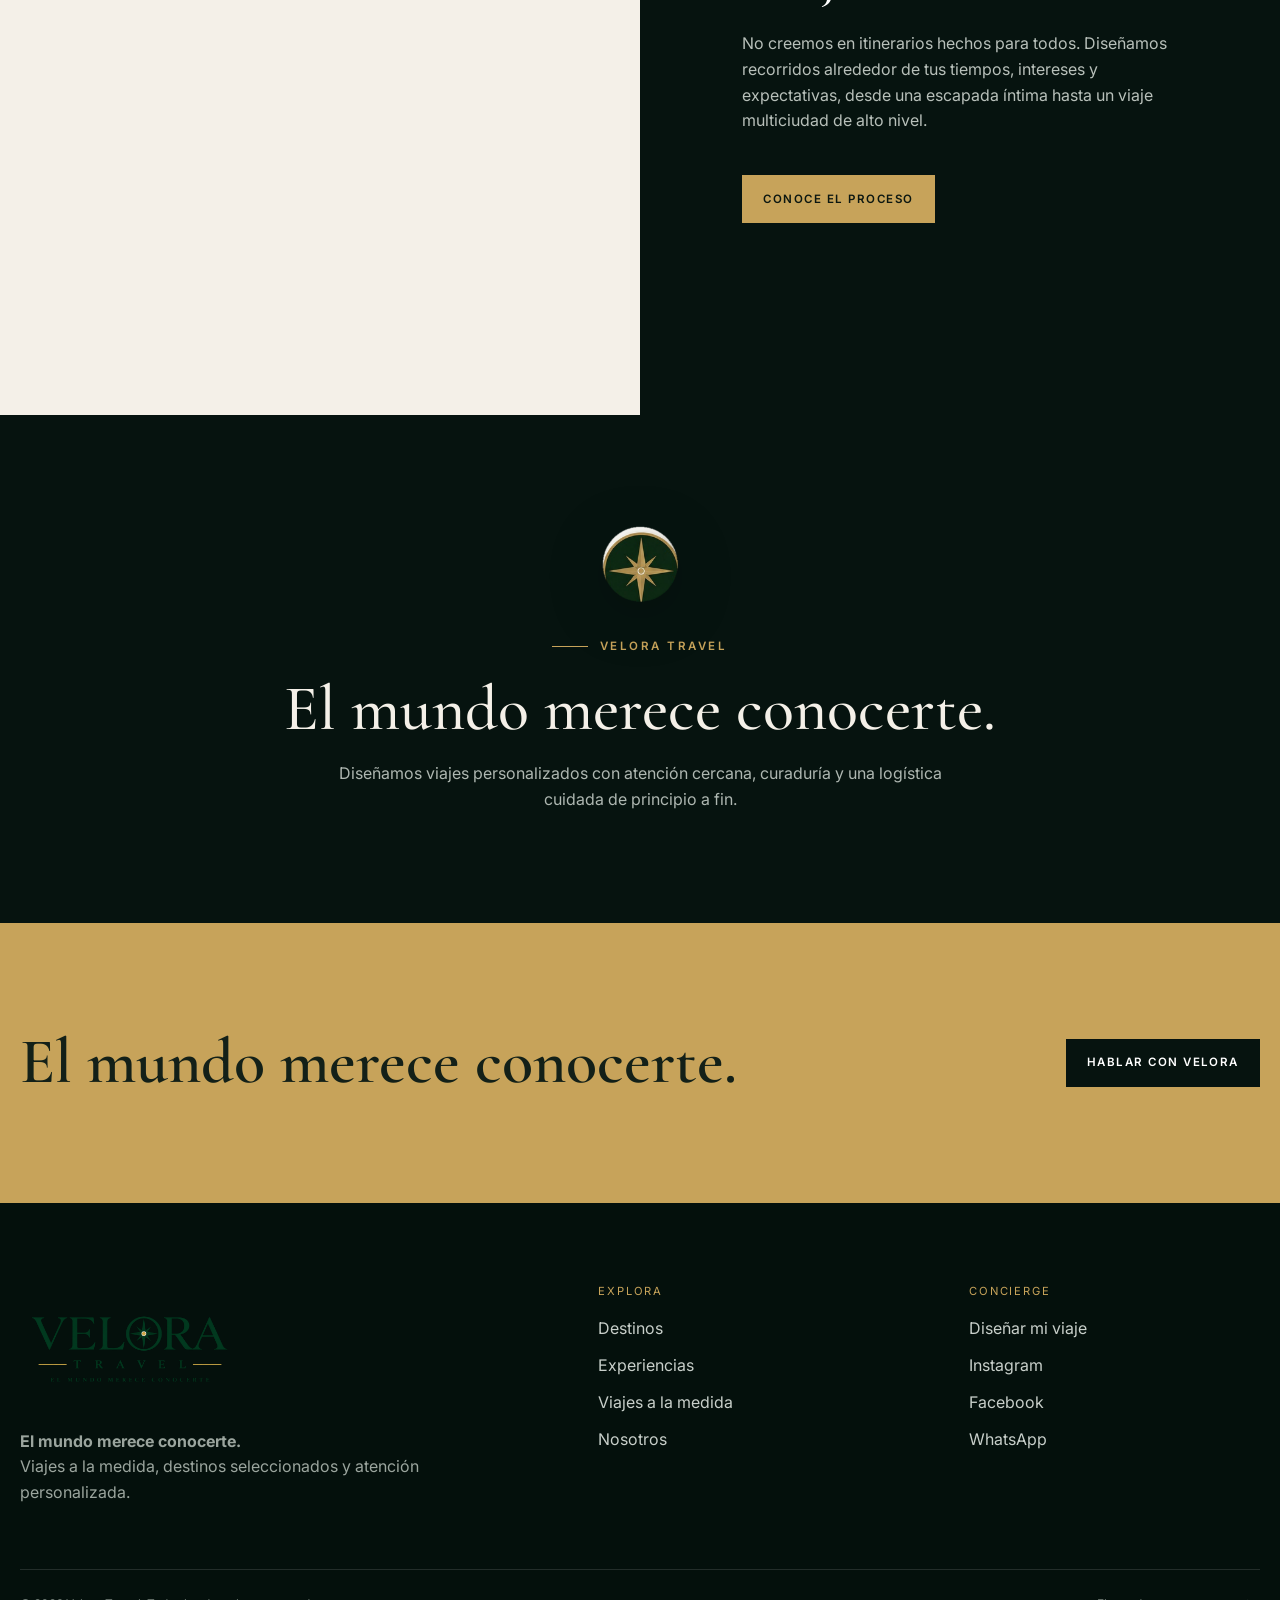
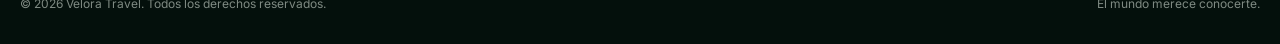
==== commit b7232af3: "Actualizacion website" ====
--- a/index.html
+++ b/index.html
@@ -5,6 +5,7 @@
   <meta name="viewport" content="width=device-width, initial-scale=1">
   <title>Velora Travel | Viajes a la medida</title>
   <meta name="description" content="Velora Travel diseña viajes premium y experiencias a la medida.">
+  <link rel="icon" type="image/png" href="assets/img/velora-isotipo.png">
   <link rel="stylesheet" href="assets/css/styles.css">
 </head>
 <body>
@@ -12,7 +13,7 @@
 <header class="site-header">
   <div class="container header-inner">
     <a class="brand" href="index.html" aria-label="Velora Travel">
-      <img src="assets/img/velora-logo.png" alt="Velora Travel">
+      <img src="assets/img/velora-isotipo.png" alt="Velora Travel">
     </a>
     <nav class="nav" aria-label="Navegación principal">
       <a class="active" href="index.html">Inicio</a>
@@ -38,8 +39,8 @@
     <div class="container hero-content">
       <div class="hero-grid">
         <div>
-          <span class="eyebrow">Travel, beautifully curated</span>
-          <h1>Viajar bien es un <em>arte.</em></h1>
+          <span class="eyebrow">Velora Travel</span>
+          <h1>El mundo merece <em>conocerte.</em></h1>
           <p class="hero-copy">Creamos viajes memorables para quienes valoran el tiempo, los detalles y la libertad de disfrutar sin preocuparse por la logística.</p>
           <div class="hero-actions">
             <a class="btn btn-gold" href="viajes-a-medida.html">Diseñar mi viaje</a>
@@ -47,8 +48,8 @@
           </div>
         </div>
         <div class="hero-note">
-          <strong>El mundo merece conocerte.</strong>
-          Tu viaje no empieza en el aeropuerto. Empieza con una conversación y una idea extraordinaria.
+          <strong>Viajes a la medida</strong>
+          Cada propuesta se construye alrededor de tus tiempos, intereses y forma de viajar.
         </div>
       </div>
     </div>
@@ -58,12 +59,12 @@
     <div class="container intro-grid reveal">
       <div>
         <span class="eyebrow">Velora Travel</span>
-        <h2 class="section-title">No vendemos viajes. Diseñamos recuerdos.</h2>
+        <h2 class="section-title">El mundo merece conocerte.</h2>
       </div>
       <div class="intro-copy">
         <p>Velora es una agencia boutique de viajes enfocada en experiencias personalizadas, servicio cercano y una selección cuidada de destinos, hoteles y momentos especiales.</p>
         <p>Cada itinerario se construye alrededor de tu forma de viajar: escapadas privadas, celebraciones, lunas de miel, circuitos europeos, cruceros, experiencias gastronómicas o simplemente ese viaje que llevas años imaginando.</p>
-        <div class="signature">Tu viaje, a tu ritmo.</div>
+        <div class="signature">El mundo merece conocerte.</div>
       </div>
     </div>
   </section>
@@ -72,17 +73,17 @@
     <div class="container">
       <div class="feature-grid reveal">
         <article class="feature">
-          <div class="feature-index">01</div>
+          <span class="feature-icon" aria-hidden="true"><svg viewBox="0 0 24 24"><circle cx="12" cy="12" r="8.5"/><path d="m15.5 8.5-2.1 4.9-4.9 2.1 2.1-4.9 4.9-2.1Z"/><path d="M12 2v2.2M12 19.8V22M2 12h2.2M19.8 12H22"/></svg></span>
           <h3>Curaduría experta</h3>
           <p>Seleccionamos experiencias, hoteles y rutas que realmente valen la pena, cuidando calidad y coherencia en cada detalle.</p>
         </article>
         <article class="feature">
-          <div class="feature-index">02</div>
+          <span class="feature-icon" aria-hidden="true"><svg viewBox="0 0 24 24"><circle cx="12" cy="8.1" r="3.1"/><path d="M5.5 20c.7-4.1 3-6.2 6.5-6.2s5.8 2.1 6.5 6.2"/><path d="m17.5 10.8 1.5 1.5 3-3"/></svg></span>
           <h3>Atención privada</h3>
           <p>Un proceso humano, directo y sin respuestas genéricas. Tu asesor conoce tu viaje y te acompaña antes, durante y después.</p>
         </article>
         <article class="feature">
-          <div class="feature-index">03</div>
+          <span class="feature-icon" aria-hidden="true"><svg viewBox="0 0 24 24"><circle cx="12" cy="12" r="9"/><path d="M12 7v5l3.5 2"/><path d="M7 3.8 5.2 2M17 3.8 18.8 2"/></svg></span>
           <h3>Tiempo bien invertido</h3>
           <p>Nos encargamos de la complejidad para que tú solo tengas que elegir cómo quieres sentirte cuando llegues.</p>
         </article>
@@ -93,7 +94,7 @@
   <section class="section section-dark">
     <div class="container">
       <span class="eyebrow">Inspiración</span>
-      <h2 class="section-title">Un mundo diseñado para ti.</h2>
+      <h2 class="section-title">Destinos</h2>
       <p class="section-lead">Destinos icónicos, rincones discretos y experiencias que se recuerdan mucho después de regresar a casa.</p>
 
       <div class="destinations-grid reveal">
@@ -127,43 +128,26 @@
     </div>
     <div class="editorial-copy">
       <span class="eyebrow">Viajes a la medida</span>
-      <h2 class="section-title">Tu estilo de viaje es el punto de partida.</h2>
+      <h2 class="section-title">Viajes a la medida</h2>
       <p>No creemos en itinerarios hechos para todos. Diseñamos recorridos alrededor de tus tiempos, intereses y expectativas, desde una escapada íntima hasta un viaje multiciudad de alto nivel.</p>
       <div style="margin-top:1.6rem"><a class="btn btn-gold" href="viajes-a-medida.html">Conoce el proceso</a></div>
     </div>
   </section>
 
-  <section class="section">
-    <div class="container">
-      <span class="eyebrow">Experiencias</span>
-      <h2 class="section-title">Viajes que se sienten personales.</h2>
 
-      <div class="experience-row reveal">
-        <div><span class="eyebrow">01</span><h3>Escapadas privadas</h3></div>
-        <p>Hoteles boutique, villas, playas discretas y planes tranquilos para desconectarte sin renunciar al detalle.</p>
-      </div>
-      <div class="experience-row reveal">
-        <div><span class="eyebrow">02</span><h3>Lunas de miel</h3></div>
-        <p>Itinerarios románticos que combinan privacidad, experiencias únicas y una logística impecable.</p>
-      </div>
-      <div class="experience-row reveal">
-        <div><span class="eyebrow">03</span><h3>Europa a tu manera</h3></div>
-        <p>Rutas diseñadas a partir de tus intereses: arte, gastronomía, compras, historia o simplemente tiempo para disfrutar.</p>
-      </div>
-    </div>
-  </section>
 
   <section class="section section-dark">
     <div class="container testimonial reveal">
-      <span class="eyebrow">Nuestra filosofía</span>
-      <blockquote>“El verdadero lujo es viajar sin sentir que estás resolviendo problemas.”</blockquote>
-      <cite>Velora Travel</cite>
+      <img class="testimonial-mark" src="assets/img/velora-isotipo.png" alt="" aria-hidden="true">
+      <span class="eyebrow">Velora Travel</span>
+      <blockquote>El mundo merece conocerte.</blockquote>
+      <p class="testimonial-copy">Diseñamos viajes personalizados con atención cercana, curaduría y una logística cuidada de principio a fin.</p>
     </div>
   </section>
 
   <section class="cta-banner">
     <div class="container">
-      <h2>Cuéntanos cómo imaginas tu próximo viaje.</h2>
+      <h2>El mundo merece conocerte.</h2>
       <a class="btn btn-dark" href="contacto.html">Hablar con Velora</a>
     </div>
   </section>
@@ -175,7 +159,7 @@
     <div class="footer-grid">
       <div>
         <img class="footer-logo" src="assets/img/velora-logo.png" alt="Velora Travel">
-        <p class="footer-copy">Viajes extraordinarios, diseñados con sensibilidad, detalle y una atención que comienza mucho antes de abordar el avión.</p>
+        <p class="footer-copy"><strong>El mundo merece conocerte.</strong><br>Viajes a la medida, destinos seleccionados y atención personalizada.</p>
       </div>
       <div>
         <div class="footer-title">Explora</div>
--- a/assets/css/styles.css
+++ b/assets/css/styles.css
@@ -131,10 +131,12 @@
   align-items:center;
 }
 .brand img{
-  width:190px;
-  max-height:56px;
+  width:58px;
+  height:58px;
+  max-height:none;
   object-fit:contain;
-  object-position:left center;
+  object-position:center;
+  filter:drop-shadow(0 8px 20px rgba(0,0,0,.14));
 }
 .nav{
   display:flex;
@@ -272,21 +274,58 @@
 }
 .feature{
   background:var(--ivory);
-  padding:2.1rem;
-  min-height:300px;
-}
-.feature-index{
-  font-family:'Cormorant Garamond',serif;
+  color:var(--ink);
+  padding:2.35rem;
+  min-height:320px;
+  position:relative;
+  overflow:hidden;
+  transition:transform .45s ease, background .45s ease, box-shadow .45s ease;
+}
+.feature::after{
+  content:"";
+  position:absolute;
+  width:150px;
+  height:150px;
+  right:-70px;
+  bottom:-70px;
+  border:1px solid rgba(199,163,90,.28);
+  border-radius:50%;
+  transition:transform .6s ease, opacity .6s ease;
+}
+.feature:hover{
+  transform:translateY(-6px);
+  background:#f8f4ed;
+  box-shadow:0 24px 55px rgba(6,19,15,.08);
+  z-index:2;
+}
+.feature:hover::after{transform:scale(1.18);opacity:.75}
+.feature-icon,.step-icon{
+  width:54px;
+  height:54px;
+  display:inline-flex;
+  align-items:center;
+  justify-content:center;
   color:var(--gold);
-  font-size:2rem;
-}
+  transition:transform .45s ease, color .45s ease;
+}
+.feature-icon svg,.step-icon svg{
+  width:100%;
+  height:100%;
+  fill:none;
+  stroke:currentColor;
+  stroke-width:1.25;
+  stroke-linecap:round;
+  stroke-linejoin:round;
+}
+.feature:hover .feature-icon{transform:translateY(-4px) rotate(2deg);color:var(--green-700)}
 .feature h3{
-  margin:3.8rem 0 .7rem;
-  font-family:'Cormorant Garamond',serif;
-  font-size:2rem;
+  margin:3rem 0 .7rem;
+  font-family:'Cormorant Garamond',serif;
+  font-size:2.15rem;
+  line-height:1;
   font-weight:600;
 }
-.feature p{color:#707871;font-size:.92rem}
+.feature p{color:#707871;font-size:.92rem;max-width:320px}
 
 .destinations-grid{
   display:grid;
@@ -362,6 +401,9 @@
   margin:auto;
   text-align:center;
 }
+.testimonial-mark{width:78px;height:78px;object-fit:contain;margin:0 auto 1.6rem;filter:drop-shadow(0 12px 28px rgba(0,0,0,.18));animation:markFloat 6s ease-in-out infinite}
+.testimonial-copy{max-width:620px;margin:1.2rem auto 0;color:#aeb7b1}
+@keyframes markFloat{0%,100%{transform:translateY(0)}50%{transform:translateY(-7px)}}
 .testimonial blockquote{
   margin:1.2rem 0;
   font-family:'Cormorant Garamond',serif;
@@ -389,6 +431,7 @@
   background:linear-gradient(180deg,rgba(5,15,11,.35),rgba(5,15,11,.82));
 }
 .page-hero .hero-content{padding-bottom:70px}
+.page-hero .hero-media img{animation:slowZoom 22s ease-in-out infinite alternate}
 .page-hero h1{
   margin:.8rem 0;
   font-size:clamp(4rem,8vw,7rem);
@@ -404,8 +447,11 @@
   background:white;
   overflow:hidden;
   box-shadow:0 16px 50px rgba(0,0,0,.06);
-}
-.collection-card img{width:100%;height:360px;object-fit:cover}
+  transition:transform .45s ease, box-shadow .45s ease;
+}
+.collection-card:hover{transform:translateY(-6px);box-shadow:0 26px 70px rgba(6,19,15,.11)}
+.collection-card img{width:100%;height:360px;object-fit:cover;transition:transform .8s cubic-bezier(.2,.7,.2,1)}
+.collection-card:hover img{transform:scale(1.035)}
 .collection-body{padding:1.8rem}
 .collection-body h3{
   font-family:'Cormorant Garamond',serif;
@@ -425,10 +471,10 @@
   background:rgba(255,255,255,.12);
   margin-top:3rem;
 }
-.step{padding:2rem;background:var(--green-900);min-height:260px}
-.step strong{
-  display:block;color:var(--gold);font-family:'Cormorant Garamond',serif;font-size:2rem;
-}
+.step{padding:2.2rem;background:var(--green-900);min-height:280px;transition:background .4s ease, transform .4s ease}
+.step:hover{background:var(--green-800);transform:translateY(-4px)}
+.step-icon{color:var(--gold);width:48px;height:48px;margin-bottom:2.5rem}
+.step:hover .step-icon{transform:translateY(-3px) rotate(-2deg);color:var(--gold-soft)}
 .step h3{font-family:'Cormorant Garamond',serif;font-size:1.7rem;font-weight:500}
 .step p{color:#aeb6b0;font-size:.9rem}
 
@@ -519,6 +565,9 @@
   transition:opacity .75s ease, transform .75s ease;
 }
 .reveal.visible{opacity:1;transform:none}
+.feature-grid .reveal:nth-child(2),.steps .step:nth-child(2){transition-delay:.07s}
+.feature-grid .reveal:nth-child(3),.steps .step:nth-child(3){transition-delay:.14s}
+.steps .step:nth-child(4){transition-delay:.21s}
 
 @media(max-width:1024px){
   .nav{display:none}
@@ -549,7 +598,7 @@
   .container{width:min(calc(100% - 28px),var(--max))}
   .section{padding:80px 0}
   .header-inner{min-height:78px}
-  .brand img{width:155px}
+  .brand img{width:50px;height:50px}
   .nav.mobile-open{inset:78px 0 0 0}
   .hero-content{padding:140px 0 60px}
   .hero h1{font-size:clamp(3.7rem,18vw,5.8rem)}
@@ -566,3 +615,9 @@
   .cta-banner .container{flex-direction:column;align-items:flex-start;padding-top:50px;padding-bottom:50px}
   .footer-bottom{flex-direction:column}
 }
+
+
+@media (prefers-reduced-motion: reduce){
+  html{scroll-behavior:auto}
+  *,*::before,*::after{animation-duration:.01ms!important;animation-iteration-count:1!important;transition-duration:.01ms!important}
+}
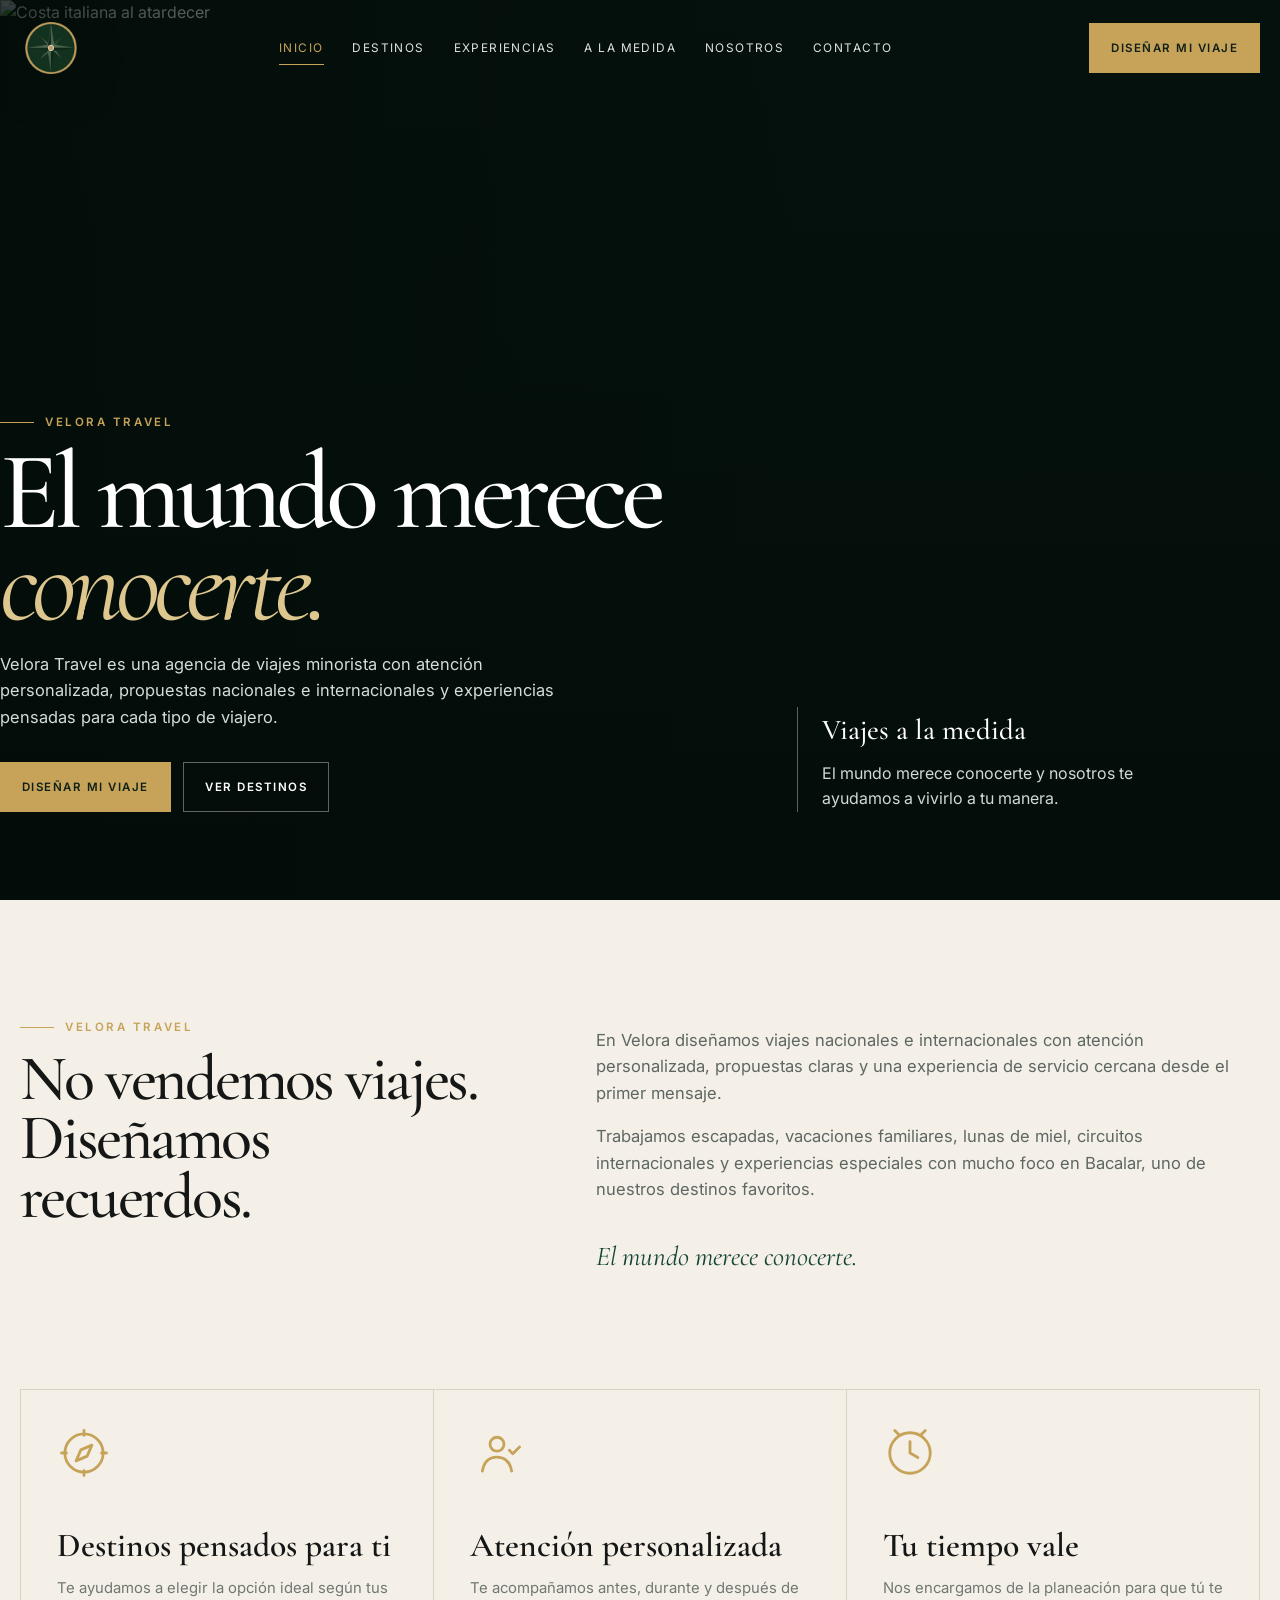
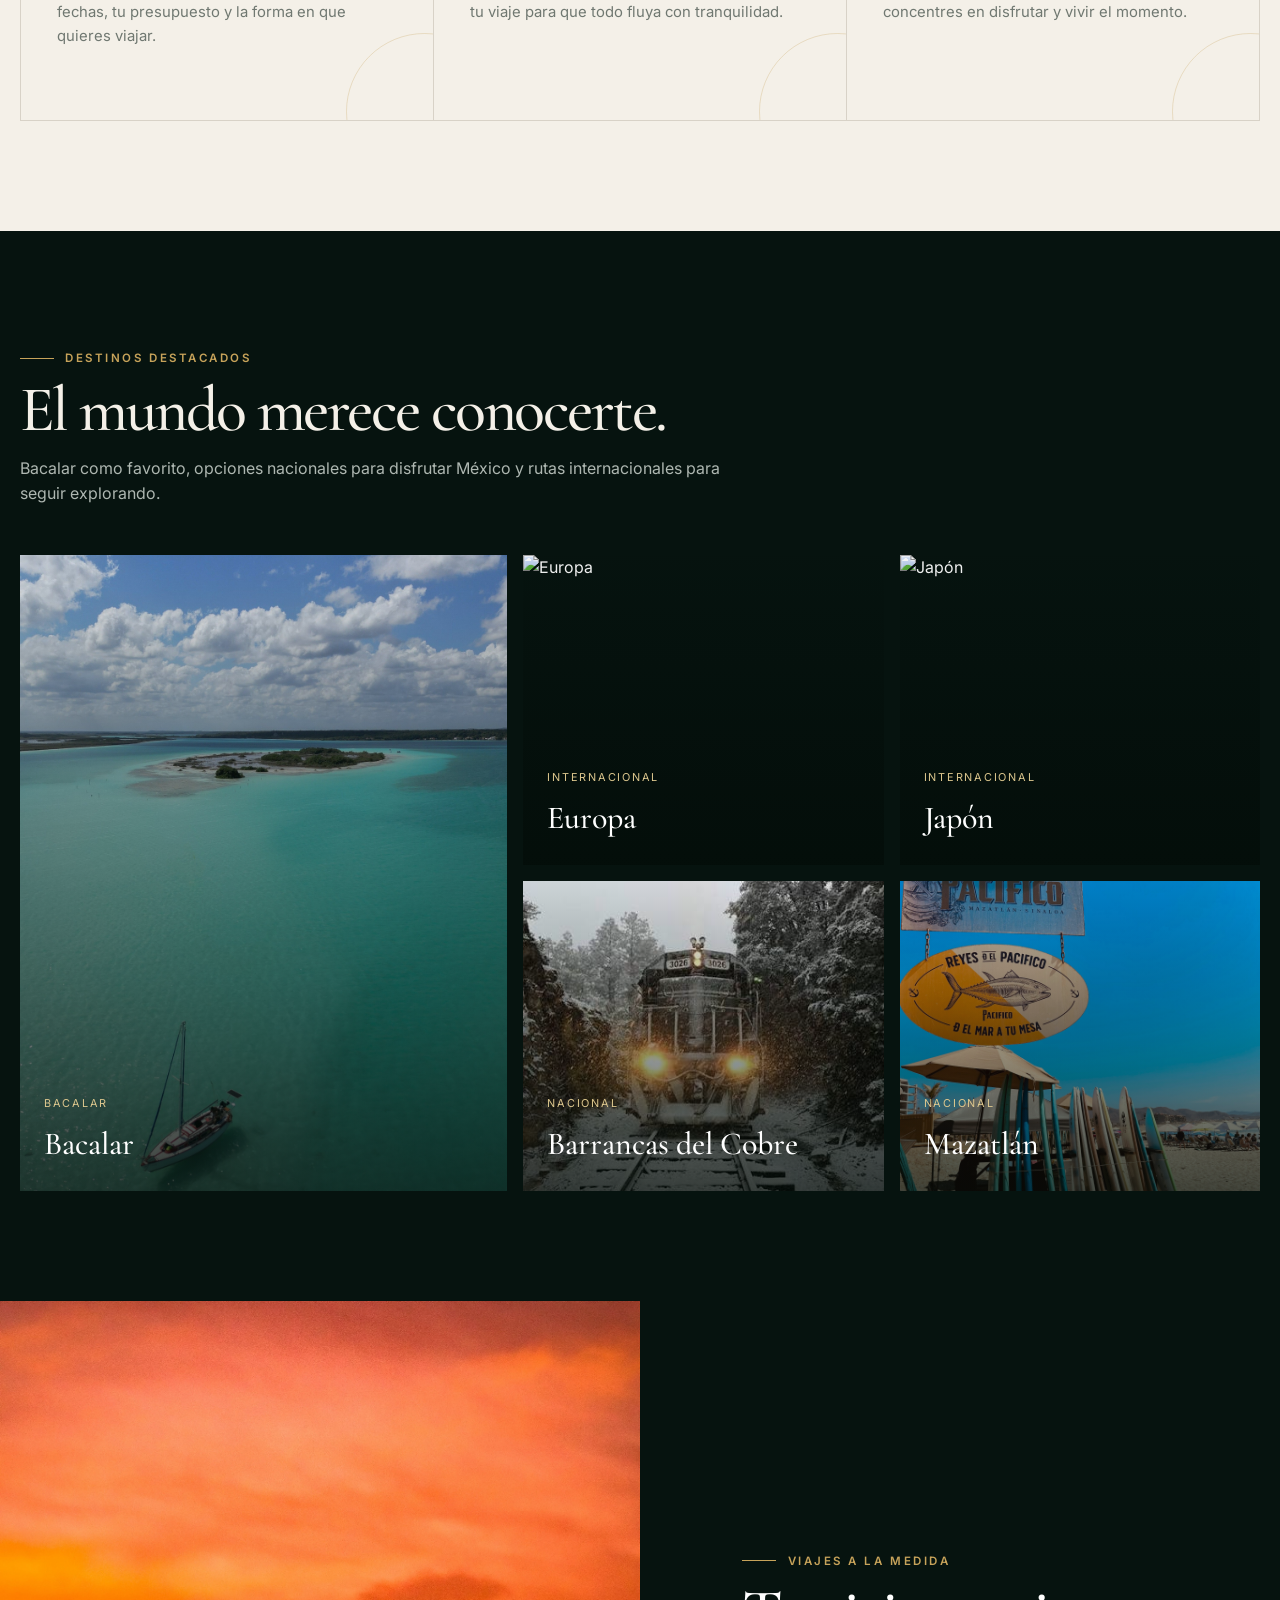
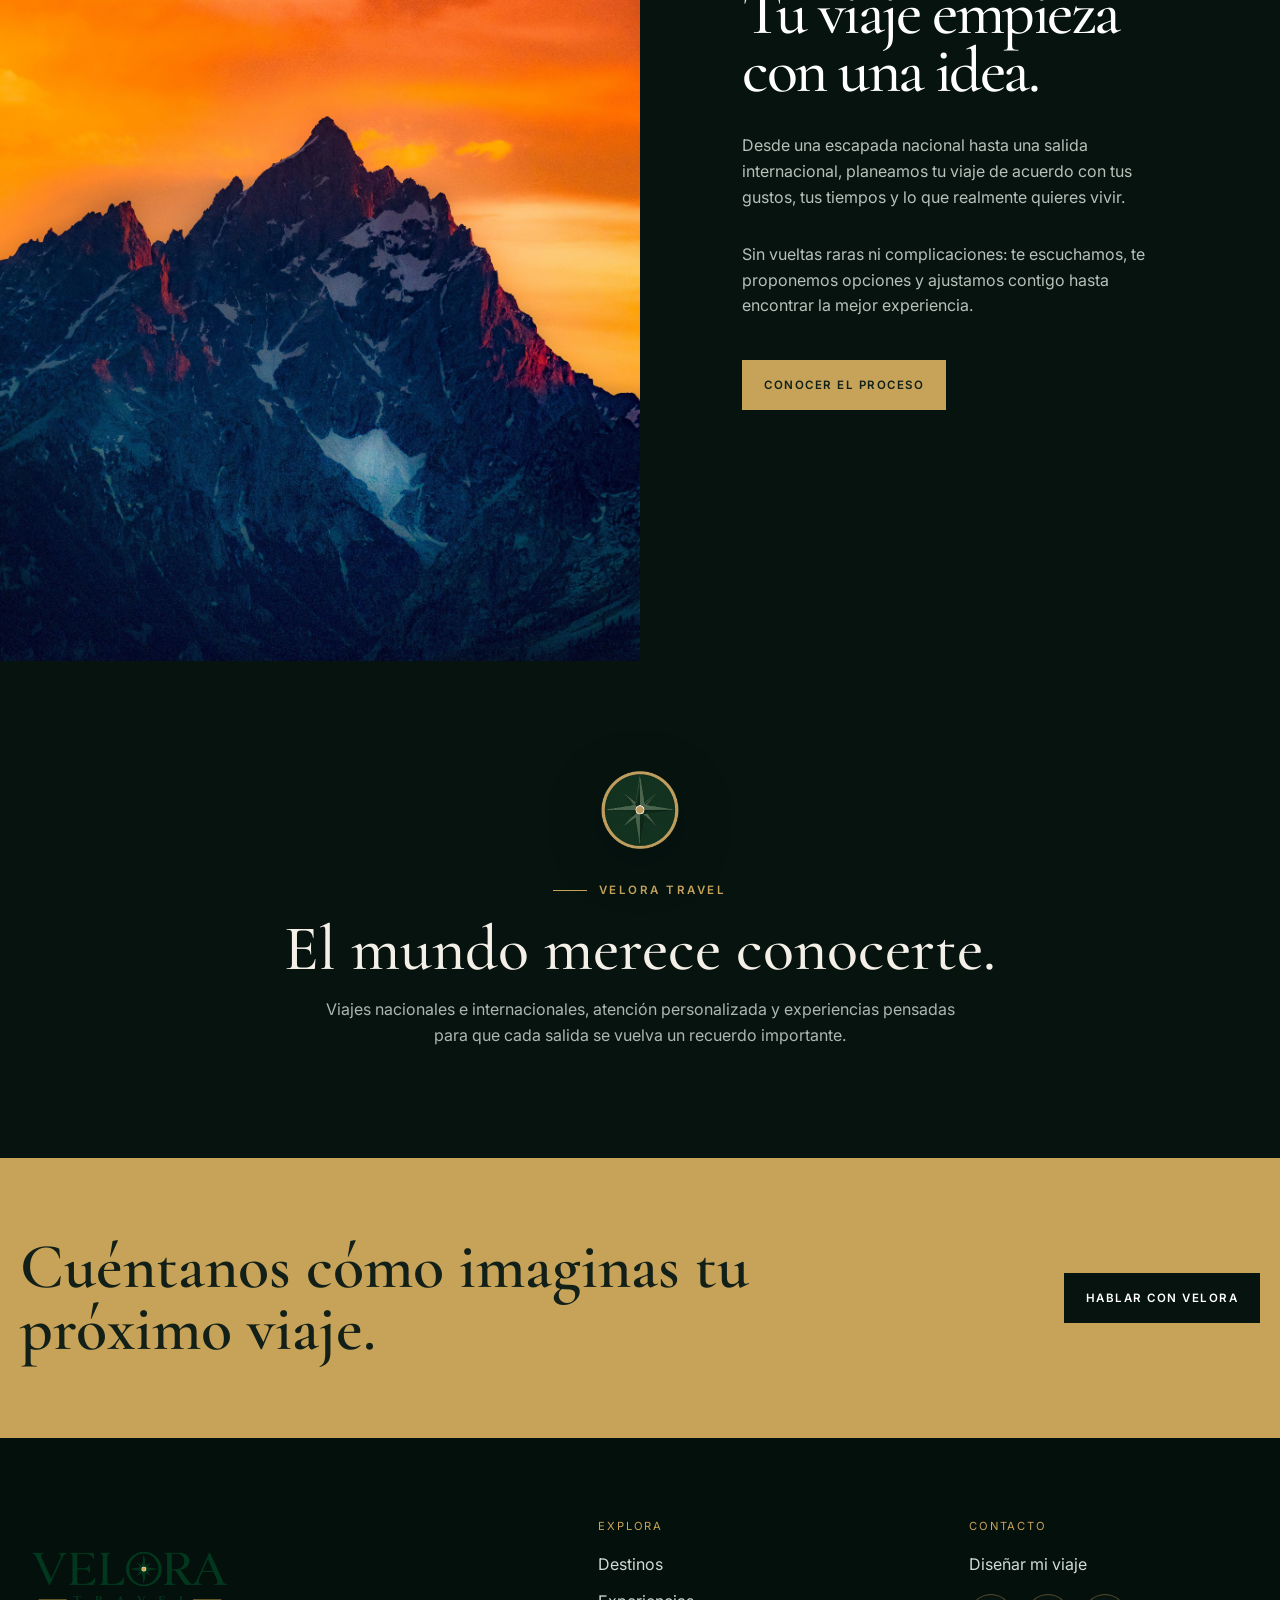
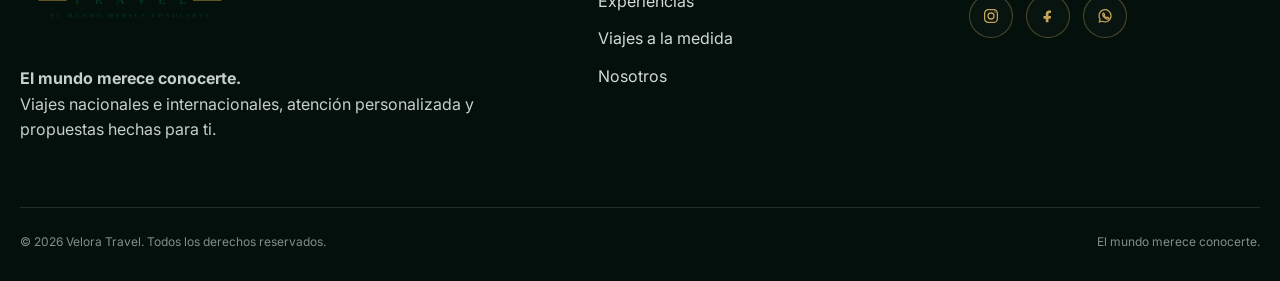
==== commit 907b5547: "Update Velora Travel design and destinations" ====
--- a/index.html
+++ b/index.html
@@ -3,13 +3,12 @@
 <head>
   <meta charset="utf-8">
   <meta name="viewport" content="width=device-width, initial-scale=1">
-  <title>Velora Travel | Viajes a la medida</title>
-  <meta name="description" content="Velora Travel diseña viajes premium y experiencias a la medida.">
+  <title>Velora Travel | Agencia de viajes a la medida</title>
+  <meta name="description" content="Velora Travel es una agencia de viajes minorista con destinos nacionales e internacionales y atención personalizada.">
   <link rel="icon" type="image/png" href="assets/img/velora-isotipo.png">
   <link rel="stylesheet" href="assets/css/styles.css">
 </head>
 <body>
-
 <header class="site-header">
   <div class="container header-inner">
     <a class="brand" href="index.html" aria-label="Velora Travel">
@@ -30,7 +29,6 @@
   </div>
 </header>
 
-
 <main>
   <section class="hero">
     <div class="hero-media">
@@ -41,15 +39,15 @@
         <div>
           <span class="eyebrow">Velora Travel</span>
           <h1>El mundo merece <em>conocerte.</em></h1>
-          <p class="hero-copy">Creamos viajes memorables para quienes valoran el tiempo, los detalles y la libertad de disfrutar sin preocuparse por la logística.</p>
+          <p class="hero-copy">Velora Travel es una agencia de viajes minorista con atención personalizada, propuestas nacionales e internacionales y experiencias pensadas para cada tipo de viajero.</p>
           <div class="hero-actions">
-            <a class="btn btn-gold" href="viajes-a-medida.html">Diseñar mi viaje</a>
-            <a class="btn btn-outline" href="destinos.html">Descubrir destinos</a>
+            <a class="btn btn-gold" href="contacto.html">Diseñar mi viaje</a>
+            <a class="btn btn-outline" href="destinos.html">Ver destinos</a>
           </div>
         </div>
         <div class="hero-note">
           <strong>Viajes a la medida</strong>
-          Cada propuesta se construye alrededor de tus tiempos, intereses y forma de viajar.
+          El mundo merece conocerte y nosotros te ayudamos a vivirlo a tu manera.
         </div>
       </div>
     </div>
@@ -59,11 +57,11 @@
     <div class="container intro-grid reveal">
       <div>
         <span class="eyebrow">Velora Travel</span>
-        <h2 class="section-title">El mundo merece conocerte.</h2>
+        <h2 class="section-title">No vendemos viajes. Diseñamos recuerdos.</h2>
       </div>
       <div class="intro-copy">
-        <p>Velora es una agencia boutique de viajes enfocada en experiencias personalizadas, servicio cercano y una selección cuidada de destinos, hoteles y momentos especiales.</p>
-        <p>Cada itinerario se construye alrededor de tu forma de viajar: escapadas privadas, celebraciones, lunas de miel, circuitos europeos, cruceros, experiencias gastronómicas o simplemente ese viaje que llevas años imaginando.</p>
+        <p>En Velora diseñamos viajes nacionales e internacionales con atención personalizada, propuestas claras y una experiencia de servicio cercana desde el primer mensaje.</p>
+        <p>Trabajamos escapadas, vacaciones familiares, lunas de miel, circuitos internacionales y experiencias especiales con mucho foco en Bacalar, uno de nuestros destinos favoritos.</p>
         <div class="signature">El mundo merece conocerte.</div>
       </div>
     </div>
@@ -74,18 +72,18 @@
       <div class="feature-grid reveal">
         <article class="feature">
           <span class="feature-icon" aria-hidden="true"><svg viewBox="0 0 24 24"><circle cx="12" cy="12" r="8.5"/><path d="m15.5 8.5-2.1 4.9-4.9 2.1 2.1-4.9 4.9-2.1Z"/><path d="M12 2v2.2M12 19.8V22M2 12h2.2M19.8 12H22"/></svg></span>
-          <h3>Curaduría experta</h3>
-          <p>Seleccionamos experiencias, hoteles y rutas que realmente valen la pena, cuidando calidad y coherencia en cada detalle.</p>
+          <h3>Destinos pensados para ti</h3>
+          <p>Te ayudamos a elegir la opción ideal según tus fechas, tu presupuesto y la forma en que quieres viajar.</p>
         </article>
         <article class="feature">
           <span class="feature-icon" aria-hidden="true"><svg viewBox="0 0 24 24"><circle cx="12" cy="8.1" r="3.1"/><path d="M5.5 20c.7-4.1 3-6.2 6.5-6.2s5.8 2.1 6.5 6.2"/><path d="m17.5 10.8 1.5 1.5 3-3"/></svg></span>
-          <h3>Atención privada</h3>
-          <p>Un proceso humano, directo y sin respuestas genéricas. Tu asesor conoce tu viaje y te acompaña antes, durante y después.</p>
+          <h3>Atención personalizada</h3>
+          <p>Te acompañamos antes, durante y después de tu viaje para que todo fluya con tranquilidad.</p>
         </article>
         <article class="feature">
           <span class="feature-icon" aria-hidden="true"><svg viewBox="0 0 24 24"><circle cx="12" cy="12" r="9"/><path d="M12 7v5l3.5 2"/><path d="M7 3.8 5.2 2M17 3.8 18.8 2"/></svg></span>
-          <h3>Tiempo bien invertido</h3>
-          <p>Nos encargamos de la complejidad para que tú solo tengas que elegir cómo quieres sentirte cuando llegues.</p>
+          <h3>Tu tiempo vale</h3>
+          <p>Nos encargamos de la planeación para que tú te concentres en disfrutar y vivir el momento.</p>
         </article>
       </div>
     </div>
@@ -93,30 +91,30 @@
 
   <section class="section section-dark">
     <div class="container">
-      <span class="eyebrow">Inspiración</span>
-      <h2 class="section-title">Destinos</h2>
-      <p class="section-lead">Destinos icónicos, rincones discretos y experiencias que se recuerdan mucho después de regresar a casa.</p>
+      <span class="eyebrow">Destinos destacados</span>
+      <h2 class="section-title">El mundo merece conocerte.</h2>
+      <p class="section-lead">Bacalar como favorito, opciones nacionales para disfrutar México y rutas internacionales para seguir explorando.</p>
 
       <div class="destinations-grid reveal">
         <a class="destination-card" href="destinos.html">
-          <img src="https://images.unsplash.com/photo-1507525428034-b723cf961d3e?auto=format&fit=crop&w=1600&q=85" alt="Maldivas">
-          <div class="destination-meta"><small>Océano Índico</small><h3>Maldivas</h3></div>
+          <img src="assets/img/bacalar.jpg" alt="Bacalar">
+          <div class="destination-meta"><small>Bacalar</small><h3>Bacalar</h3></div>
         </a>
         <a class="destination-card" href="destinos.html">
-          <img src="https://images.unsplash.com/photo-1499856871958-5b9627545d1a?auto=format&fit=crop&w=1200&q=85" alt="París">
-          <div class="destination-meta"><small>Francia</small><h3>París</h3></div>
+          <img src="https://images.unsplash.com/photo-1499856871958-5b9627545d1a?auto=format&fit=crop&w=1200&q=85" alt="Europa">
+          <div class="destination-meta"><small>Internacional</small><h3>Europa</h3></div>
         </a>
         <a class="destination-card" href="destinos.html">
           <img src="https://images.unsplash.com/photo-1528360983277-13d401cdc186?auto=format&fit=crop&w=1200&q=85" alt="Japón">
-          <div class="destination-meta"><small>Asia</small><h3>Japón</h3></div>
+          <div class="destination-meta"><small>Internacional</small><h3>Japón</h3></div>
         </a>
         <a class="destination-card" href="destinos.html">
-          <img src="https://images.unsplash.com/photo-1518548419970-58e3b4079ab2?auto=format&fit=crop&w=1200&q=85" alt="Santorini">
-          <div class="destination-meta"><small>Grecia</small><h3>Santorini</h3></div>
+          <img src="assets/img/chepe.png" alt="Barrancas del Cobre">
+          <div class="destination-meta"><small>Nacional</small><h3>Barrancas del Cobre</h3></div>
         </a>
         <a class="destination-card" href="destinos.html">
-          <img src="https://images.unsplash.com/photo-1524492412937-b28074a5d7da?auto=format&fit=crop&w=1200&q=85" alt="India">
-          <div class="destination-meta"><small>India</small><h3>Rajasthan</h3></div>
+          <img src="assets/img/mazatlan.jpg" alt="Mazatlán">
+          <div class="destination-meta"><small>Nacional</small><h3>Mazatlán</h3></div>
         </a>
       </div>
     </div>
@@ -124,30 +122,29 @@
 
   <section class="editorial">
     <div class="editorial-media">
-      <img src="https://images.unsplash.com/photo-1540979388789-6cee28a1cdc9?auto=format&fit=crop&w=1600&q=85" alt="Viaje de lujo">
+      <img src="assets/img/montana-home.jpg" alt="Montaña al atardecer">
     </div>
     <div class="editorial-copy">
       <span class="eyebrow">Viajes a la medida</span>
-      <h2 class="section-title">Viajes a la medida</h2>
-      <p>No creemos en itinerarios hechos para todos. Diseñamos recorridos alrededor de tus tiempos, intereses y expectativas, desde una escapada íntima hasta un viaje multiciudad de alto nivel.</p>
-      <div style="margin-top:1.6rem"><a class="btn btn-gold" href="viajes-a-medida.html">Conoce el proceso</a></div>
+      <h2 class="section-title">Tu viaje empieza con una idea.</h2>
+      <p>Desde una escapada nacional hasta una salida internacional, planeamos tu viaje de acuerdo con tus gustos, tus tiempos y lo que realmente quieres vivir.</p>
+      <p>Sin vueltas raras ni complicaciones: te escuchamos, te proponemos opciones y ajustamos contigo hasta encontrar la mejor experiencia.</p>
+      <div style="margin-top:1.6rem"><a class="btn btn-gold" href="viajes-a-medida.html">Conocer el proceso</a></div>
     </div>
   </section>
-
-
 
   <section class="section section-dark">
     <div class="container testimonial reveal">
       <img class="testimonial-mark" src="assets/img/velora-isotipo.png" alt="" aria-hidden="true">
       <span class="eyebrow">Velora Travel</span>
       <blockquote>El mundo merece conocerte.</blockquote>
-      <p class="testimonial-copy">Diseñamos viajes personalizados con atención cercana, curaduría y una logística cuidada de principio a fin.</p>
+      <p class="testimonial-copy">Viajes nacionales e internacionales, atención personalizada y experiencias pensadas para que cada salida se vuelva un recuerdo importante.</p>
     </div>
   </section>
 
   <section class="cta-banner">
     <div class="container">
-      <h2>El mundo merece conocerte.</h2>
+      <h2>Cuéntanos cómo imaginas tu próximo viaje.</h2>
       <a class="btn btn-dark" href="contacto.html">Hablar con Velora</a>
     </div>
   </section>
@@ -159,7 +156,7 @@
     <div class="footer-grid">
       <div>
         <img class="footer-logo" src="assets/img/velora-logo.png" alt="Velora Travel">
-        <p class="footer-copy"><strong>El mundo merece conocerte.</strong><br>Viajes a la medida, destinos seleccionados y atención personalizada.</p>
+        <p class="footer-copy"><strong>El mundo merece conocerte.</strong><br>Viajes nacionales e internacionales, atención personalizada y propuestas hechas para ti.</p>
       </div>
       <div>
         <div class="footer-title">Explora</div>
@@ -171,12 +168,20 @@
         </div>
       </div>
       <div>
-        <div class="footer-title">Concierge</div>
+        <div class="footer-title">Contacto</div>
         <div class="footer-links">
           <a href="contacto.html">Diseñar mi viaje</a>
-          <a href="#">Instagram</a>
-          <a href="#">Facebook</a>
-          <a href="#">WhatsApp</a>
+        </div>
+        <div class="footer-social" aria-label="Redes sociales de Velora Travel">
+          <a class="social-btn" href="#" aria-label="Instagram">
+            <svg viewBox="0 0 24 24" aria-hidden="true"><rect x="3.5" y="3.5" width="17" height="17" rx="5"></rect><circle cx="12" cy="12" r="4"></circle><circle cx="17.4" cy="6.6" r=".9" fill="currentColor" stroke="none"></circle></svg>
+          </a>
+          <a class="social-btn" href="#" aria-label="Facebook">
+            <svg viewBox="0 0 24 24" aria-hidden="true"><path d="M14.5 8H16V4.8c-.7-.1-1.6-.2-2.6-.2-2.6 0-4.4 1.6-4.4 4.7V12H6v3.6h3v4.8h3.6v-4.8h2.9L16 12h-3.4V9.6c0-1 .3-1.6 1.9-1.6Z" fill="currentColor" stroke="none"></path></svg>
+          </a>
+          <a class="social-btn" href="https://wa.me/5215519000905" target="_blank" rel="noopener" aria-label="WhatsApp">
+            <svg viewBox="0 0 24 24" aria-hidden="true"><path d="M20 11.8A8 8 0 0 1 8.4 19l-4 1 1.1-3.8A8 8 0 1 1 20 11.8Z"></path><path d="M9.2 8.6c.2-.4.4-.4.6-.4h.5c.2 0 .4 0 .5.4l.7 1.7c.1.3 0 .4-.1.6l-.4.5c-.1.1-.2.3 0 .5.3.6 1 1.6 2.2 2.2.2.1.4.1.5 0l.5-.4c.2-.1.3-.2.6-.1l1.7.7c.4.1.4.3.4.5v.5c0 .2 0 .4-.4.6-.4.2-1 .4-1.6.3-.9-.1-2.1-.5-3.6-2-1.8-1.7-2.3-3.1-2.4-4 0-.5.1-1.1.3-1.5Z"></path></svg>
+          </a>
         </div>
       </div>
     </div>
@@ -189,4 +194,4 @@
 
 <script src="assets/js/main.js"></script>
 </body>
-</html>
+</html>
--- a/assets/css/styles.css
+++ b/assets/css/styles.css
@@ -4,19 +4,18 @@
 :root{
   --green-950:#06130f;
   --green-900:#0a1d16;
-  --green-800:#0e2a1f;
-  --green-700:#123d2a;
+  --green-800:#103225;
+  --green-700:#174534;
   --gold:#c7a35a;
-  --gold-soft:#dcc48d;
+  --gold-soft:#ddc78e;
   --ivory:#f4f0e8;
+  --ivory-strong:#f9f5ee;
   --sand:#d8d0c4;
-  --ink:#161816;
-  --muted:#7d837e;
+  --ink:#151716;
+  --muted:#6a726d;
   --white:#ffffff;
   --max:1280px;
-  --shadow:0 24px 70px rgba(0,0,0,.18);
-}
-
+}
 *{box-sizing:border-box}
 html{scroll-behavior:smooth}
 body{
@@ -27,14 +26,10 @@
   line-height:1.6;
 }
 body.menu-open{overflow:hidden}
-img{max-width:100%;display:block}
+img{display:block;max-width:100%}
 a{text-decoration:none;color:inherit}
 button,input,textarea,select{font:inherit}
-
-.container{
-  width:min(calc(100% - 40px),var(--max));
-  margin-inline:auto;
-}
+.container{width:min(calc(100% - 40px),var(--max));margin-inline:auto}
 
 .eyebrow{
   display:inline-flex;
@@ -48,71 +43,41 @@
 }
 .eyebrow::before{
   content:"";
-  width:36px;
+  width:34px;
   height:1px;
   background:currentColor;
 }
-
-.section{
-  padding:110px 0;
-}
-.section-dark{
-  background:var(--green-950);
-  color:var(--ivory);
-}
+.section{padding:110px 0}
+.section-dark{background:var(--green-950);color:var(--ivory)}
 .section-title{
-  margin:.8rem 0 1rem;
+  margin:.85rem 0 1rem;
   font-family:'Cormorant Garamond',serif;
-  font-size:clamp(2.7rem,5vw,5rem);
   font-weight:500;
-  line-height:.95;
-  letter-spacing:-.035em;
-}
-.section-lead{
-  max-width:680px;
-  color:#646b66;
-  font-size:1rem;
-}
+  line-height:.92;
+  letter-spacing:-.04em;
+  font-size:clamp(2.8rem,5vw,5.15rem);
+}
+.section-lead{max-width:720px;color:#636a65}
 .section-dark .section-lead{color:#aeb7b1}
+.lead-copy{max-width:760px;color:#616963}
 
 .btn{
-  display:inline-flex;
-  align-items:center;
-  justify-content:center;
-  gap:.75rem;
-  min-height:48px;
-  padding:0 1.25rem;
-  border:1px solid transparent;
-  text-transform:uppercase;
-  letter-spacing:.13em;
-  font-size:.72rem;
-  font-weight:600;
-  transition:.3s ease;
-  cursor:pointer;
-}
-.btn-gold{
-  background:var(--gold);
-  color:#0c1711;
-}
-.btn-gold:hover{background:var(--gold-soft);transform:translateY(-2px)}
-.btn-outline{
-  border-color:rgba(255,255,255,.36);
-  color:var(--white);
-  background:transparent;
-}
+  display:inline-flex;align-items:center;justify-content:center;gap:.65rem;
+  min-height:50px;padding:0 1.3rem;border:1px solid transparent;
+  text-transform:uppercase;letter-spacing:.13em;font-size:.72rem;font-weight:600;
+  cursor:pointer;transition:transform .3s ease, background .3s ease, color .3s ease, border-color .3s ease;
+}
+.btn:hover{transform:translateY(-2px)}
+.btn-gold{background:var(--gold);color:#102017}
+.btn-gold:hover{background:var(--gold-soft)}
+.btn-outline{border-color:rgba(255,255,255,.36);color:white;background:transparent}
 .btn-outline:hover{border-color:var(--gold);color:var(--gold)}
-.btn-dark{
-  background:var(--green-950);
-  color:white;
-}
+.btn-dark{background:var(--green-950);color:white}
 .btn-dark:hover{background:var(--green-700)}
 
 .site-header{
-  position:fixed;
-  inset:0 0 auto 0;
-  z-index:50;
-  transition:.3s ease;
-  color:white;
+  position:fixed;inset:0 0 auto 0;z-index:50;
+  color:white;transition:.35s ease;
 }
 .site-header.scrolled{
   background:rgba(6,19,15,.94);
@@ -120,454 +85,259 @@
   box-shadow:0 10px 30px rgba(0,0,0,.12);
 }
 .header-inner{
-  min-height:94px;
+  min-height:96px;
   display:grid;
   grid-template-columns:auto 1fr auto;
   align-items:center;
   gap:2rem;
 }
 .brand{
-  display:flex;
-  align-items:center;
+  width:62px;height:62px;
+  display:flex;align-items:center;justify-content:center;
 }
 .brand img{
-  width:58px;
-  height:58px;
-  max-height:none;
-  object-fit:contain;
-  object-position:center;
-  filter:drop-shadow(0 8px 20px rgba(0,0,0,.14));
-}
-.nav{
-  display:flex;
-  justify-content:center;
-  gap:1.8rem;
-}
+  width:52px;height:52px;object-fit:contain;object-position:center;
+  filter:drop-shadow(0 10px 24px rgba(0,0,0,.18));
+}
+.nav{display:flex;justify-content:center;gap:1.8rem}
 .nav a{
-  font-size:.74rem;
-  letter-spacing:.12em;
-  text-transform:uppercase;
-  color:rgba(255,255,255,.86);
-  position:relative;
+  font-size:.74rem;letter-spacing:.12em;text-transform:uppercase;
+  color:rgba(255,255,255,.88);position:relative;
 }
 .nav a::after{
-  content:"";
-  position:absolute;
-  left:0; right:100%;
-  bottom:-8px;
-  height:1px;
-  background:var(--gold);
-  transition:.3s ease;
+  content:"";position:absolute;left:0;right:100%;bottom:-8px;height:1px;
+  background:var(--gold);transition:.3s ease;
 }
 .nav a:hover::after,.nav a.active::after{right:0}
 .nav a.active{color:var(--gold)}
 .header-cta{display:flex;align-items:center;gap:1rem}
 .menu-toggle{
-  display:none;
-  width:44px;height:44px;
-  border:1px solid rgba(255,255,255,.25);
-  background:transparent;
-  color:white;
-  align-items:center;
-  justify-content:center;
+  display:none;width:44px;height:44px;border:1px solid rgba(255,255,255,.25);
+  background:transparent;color:white;align-items:center;justify-content:center;
 }
 .menu-toggle span,.menu-toggle span::before,.menu-toggle span::after{
   display:block;width:18px;height:1px;background:currentColor;position:relative;
 }
-.menu-toggle span::before,.menu-toggle span::after{
-  content:"";position:absolute;left:0;
-}
+.menu-toggle span::before,.menu-toggle span::after{content:"";position:absolute;left:0}
 .menu-toggle span::before{top:-6px}
 .menu-toggle span::after{top:6px}
 
+.hero,.page-hero{
+  position:relative;overflow:hidden;background:var(--green-950);color:white;
+}
 .hero{
-  min-height:100svh;
-  position:relative;
-  color:white;
-  display:flex;
-  align-items:end;
-  overflow:hidden;
-  background:#06130f;
-}
-.hero-media{
-  position:absolute;inset:0;
-}
+  min-height:100svh;display:flex;align-items:end;
+}
+.page-hero{
+  min-height:68svh;display:flex;align-items:end;
+}
+.hero-media{position:absolute;inset:0}
 .hero-media::after{
-  content:"";
-  position:absolute;inset:0;
+  content:"";position:absolute;inset:0;
   background:
-    linear-gradient(180deg,rgba(4,16,11,.28),rgba(4,16,11,.15) 40%,rgba(4,16,11,.86) 94%),
-    linear-gradient(90deg,rgba(4,16,11,.72),rgba(4,16,11,.08) 60%);
+    linear-gradient(180deg,rgba(3,12,8,.22),rgba(3,12,8,.3) 42%,rgba(3,12,8,.86) 94%),
+    linear-gradient(90deg,rgba(3,12,8,.72),rgba(3,12,8,.12) 62%);
 }
 .hero-media img{
   width:100%;height:100%;object-fit:cover;
   animation:slowZoom 18s ease-in-out infinite alternate;
 }
-@keyframes slowZoom{from{transform:scale(1.01)}to{transform:scale(1.08)}}
-.hero-content{
-  position:relative;
-  z-index:2;
-  padding:180px 0 88px;
-  width:100%;
-}
+.page-hero .hero-media img{animation:slowZoom 22s ease-in-out infinite alternate}
+@keyframes slowZoom{from{transform:scale(1.01)}to{transform:scale(1.07)}}
+.hero-content{position:relative;z-index:2;width:100%;padding:180px 0 88px}
+.page-hero .hero-content{padding-bottom:72px}
 .hero-grid{
-  display:grid;
-  grid-template-columns:minmax(0,1.3fr) minmax(300px,.7fr);
-  gap:5rem;
-  align-items:end;
+  display:grid;grid-template-columns:minmax(0,1.2fr) minmax(300px,.8fr);
+  gap:4.5rem;align-items:end;
 }
 .hero h1{
-  margin:1rem 0 1.4rem;
-  max-width:880px;
-  font-family:'Cormorant Garamond',serif;
-  font-size:clamp(4rem,8.5vw,8.2rem);
-  line-height:.83;
-  font-weight:500;
-  letter-spacing:-.055em;
-}
-.hero h1 em{
-  color:var(--gold-soft);
-  font-weight:400;
-}
-.hero-copy{
-  max-width:500px;
-  color:#d7ddd9;
-  font-size:1.02rem;
-}
+  margin:1rem 0 1.3rem;max-width:880px;
+  font-family:'Cormorant Garamond',serif;font-weight:500;
+  font-size:clamp(4.2rem,8.6vw,8rem);line-height:.83;letter-spacing:-.055em;
+}
+.hero h1 em{color:var(--gold-soft);font-weight:400}
+.hero-copy{max-width:560px;color:#d4ddd8;font-size:1.03rem}
 .hero-actions{display:flex;gap:.8rem;flex-wrap:wrap;margin-top:2rem}
 .hero-note{
-  border-left:1px solid rgba(255,255,255,.35);
-  padding-left:1.5rem;
-  color:#d2d9d4;
+  border-left:1px solid rgba(255,255,255,.35);padding-left:1.5rem;color:#d2d9d5;
   max-width:360px;
 }
 .hero-note strong{
-  display:block;
-  color:white;
-  font-family:'Cormorant Garamond',serif;
-  font-size:1.7rem;
-  font-weight:500;
-  margin-bottom:.5rem;
-}
+  display:block;margin-bottom:.5rem;color:white;
+  font-family:'Cormorant Garamond',serif;font-size:1.8rem;font-weight:500;
+}
+.page-hero h1{font-size:clamp(4rem,8vw,7rem);margin:.8rem 0}
+.page-hero p{max-width:680px;color:#d0d8d3}
 
 .intro-grid{
-  display:grid;
-  grid-template-columns:.8fr 1.2fr;
-  gap:7rem;
-  align-items:start;
-}
-.intro-copy p{max-width:720px;color:#5d655f;font-size:1.04rem}
+  display:grid;grid-template-columns:.84fr 1.16fr;gap:6rem;align-items:start;
+}
+.intro-copy p{max-width:740px;color:#5e6761;font-size:1.04rem}
 .signature{
-  margin-top:2.2rem;
-  font-family:'Cormorant Garamond',serif;
-  font-style:italic;
-  font-size:1.6rem;
-  color:var(--green-700);
+  margin-top:2rem;font-family:'Cormorant Garamond',serif;
+  font-style:italic;font-size:1.7rem;color:var(--green-700);
 }
 
 .feature-grid{
-  display:grid;
-  grid-template-columns:repeat(3,1fr);
-  gap:1px;
-  background:#d8d2c7;
-  border:1px solid #d8d2c7;
+  display:grid;grid-template-columns:repeat(3,1fr);gap:1px;
+  background:#d8d2c7;border:1px solid #d8d2c7;
 }
 .feature{
-  background:var(--ivory);
-  color:var(--ink);
-  padding:2.35rem;
-  min-height:320px;
-  position:relative;
-  overflow:hidden;
-  transition:transform .45s ease, background .45s ease, box-shadow .45s ease;
+  background:var(--ivory);padding:2.25rem;min-height:330px;position:relative;
+  overflow:hidden;transition:transform .4s ease, background .4s ease, box-shadow .4s ease;
 }
 .feature::after{
-  content:"";
-  position:absolute;
-  width:150px;
-  height:150px;
-  right:-70px;
-  bottom:-70px;
-  border:1px solid rgba(199,163,90,.28);
-  border-radius:50%;
-  transition:transform .6s ease, opacity .6s ease;
-}
-.feature:hover{
-  transform:translateY(-6px);
-  background:#f8f4ed;
-  box-shadow:0 24px 55px rgba(6,19,15,.08);
-  z-index:2;
-}
+  content:"";position:absolute;right:-70px;bottom:-70px;width:155px;height:155px;
+  border:1px solid rgba(199,163,90,.28);border-radius:50%;transition:transform .5s ease, opacity .5s ease;
+}
+.feature:hover{transform:translateY(-5px);background:#f8f4ed;box-shadow:0 24px 55px rgba(6,19,15,.08);z-index:2}
 .feature:hover::after{transform:scale(1.18);opacity:.75}
 .feature-icon,.step-icon{
-  width:54px;
-  height:54px;
-  display:inline-flex;
-  align-items:center;
-  justify-content:center;
-  color:var(--gold);
-  transition:transform .45s ease, color .45s ease;
-}
+  width:54px;height:54px;display:inline-flex;align-items:center;justify-content:center;
+  color:var(--gold);transition:transform .4s ease, color .4s ease;
+}
+.feature:hover .feature-icon,.step:hover .step-icon{transform:translateY(-4px) rotate(2deg);color:var(--green-700)}
 .feature-icon svg,.step-icon svg{
-  width:100%;
-  height:100%;
-  fill:none;
-  stroke:currentColor;
-  stroke-width:1.25;
-  stroke-linecap:round;
-  stroke-linejoin:round;
-}
-.feature:hover .feature-icon{transform:translateY(-4px) rotate(2deg);color:var(--green-700)}
+  width:100%;height:100%;fill:none;stroke:currentColor;stroke-width:1.25;
+  stroke-linecap:round;stroke-linejoin:round;
+}
 .feature h3{
-  margin:3rem 0 .7rem;
-  font-family:'Cormorant Garamond',serif;
-  font-size:2.15rem;
-  line-height:1;
-  font-weight:600;
-}
-.feature p{color:#707871;font-size:.92rem;max-width:320px}
+  margin:2.6rem 0 .7rem;font-family:'Cormorant Garamond',serif;
+  font-size:2.1rem;line-height:1;font-weight:600;
+}
+.feature p{color:#707871;font-size:.93rem;max-width:340px}
 
 .destinations-grid{
-  display:grid;
-  grid-template-columns:1.2fr .8fr .8fr;
-  grid-auto-rows:310px;
-  gap:16px;
-  margin-top:3rem;
+  display:grid;grid-template-columns:1.15fr .85fr .85fr;grid-auto-rows:310px;
+  gap:16px;margin-top:3rem;
 }
 .destination-card{
-  position:relative;
-  overflow:hidden;
-  color:white;
-  isolation:isolate;
+  position:relative;overflow:hidden;color:white;isolation:isolate;
 }
 .destination-card:first-child{grid-row:span 2}
 .destination-card img{
-  width:100%;height:100%;object-fit:cover;
-  transition:transform .8s cubic-bezier(.2,.7,.2,1);
+  width:100%;height:100%;object-fit:cover;transition:transform .8s cubic-bezier(.2,.7,.2,1);
 }
 .destination-card::after{
-  content:"";position:absolute;inset:0;
-  background:linear-gradient(180deg,rgba(3,12,8,.05),rgba(3,12,8,.72));
-  z-index:1;
+  content:"";position:absolute;inset:0;background:linear-gradient(180deg,rgba(3,12,8,.03),rgba(3,12,8,.74));
 }
 .destination-card:hover img{transform:scale(1.06)}
-.destination-meta{
-  position:absolute;z-index:2;left:1.5rem;right:1.5rem;bottom:1.35rem;
-}
+.destination-meta{position:absolute;z-index:2;left:1.5rem;right:1.5rem;bottom:1.35rem}
 .destination-meta small{
   text-transform:uppercase;letter-spacing:.16em;color:var(--gold-soft);font-size:.68rem;
 }
 .destination-meta h3{
-  margin:.25rem 0 0;
-  font-family:'Cormorant Garamond',serif;
-  font-size:2rem;font-weight:500;
+  margin:.25rem 0 0;font-family:'Cormorant Garamond',serif;font-size:2rem;font-weight:500;
 }
 
 .editorial{
-  display:grid;
-  grid-template-columns:1fr 1fr;
-  min-height:700px;
+  display:grid;grid-template-columns:1fr 1fr;min-height:700px;
 }
 .editorial-media img{width:100%;height:100%;object-fit:cover}
 .editorial-copy{
-  background:var(--green-950);
-  color:white;
-  padding:8vw;
-  display:flex;
-  flex-direction:column;
-  justify-content:center;
-}
-.editorial-copy p{color:#b8c0ba;max-width:520px}
+  background:var(--green-950);color:white;padding:8vw;
+  display:flex;flex-direction:column;justify-content:center;
+}
+.editorial-copy p{color:#b8c0ba;max-width:560px}
 
 .experience-row{
-  display:grid;
-  grid-template-columns:1fr 1fr;
-  gap:4rem;
-  align-items:center;
-  padding:3.2rem 0;
-  border-top:1px solid #d5d0c7;
-}
-.experience-row:last-child{border-bottom:1px solid #d5d0c7}
+  display:grid;grid-template-columns:1fr 1fr;gap:3.5rem;align-items:center;
+  padding:3rem 0;border-top:1px solid #d8d1c6;
+}
+.experience-row:last-child{border-bottom:1px solid #d8d1c6}
 .experience-row h3{
-  font-family:'Cormorant Garamond',serif;
-  font-size:clamp(2.2rem,4vw,4rem);
-  font-weight:500;
-  margin:.4rem 0;
-}
-.experience-row p{color:#68706a;max-width:600px}
+  margin:.45rem 0;font-family:'Cormorant Garamond',serif;font-weight:500;
+  font-size:clamp(2.2rem,4vw,3.75rem);
+}
+.experience-row p{color:#667068;max-width:620px}
 
 .testimonial{
-  max-width:900px;
-  margin:auto;
-  text-align:center;
-}
-.testimonial-mark{width:78px;height:78px;object-fit:contain;margin:0 auto 1.6rem;filter:drop-shadow(0 12px 28px rgba(0,0,0,.18));animation:markFloat 6s ease-in-out infinite}
-.testimonial-copy{max-width:620px;margin:1.2rem auto 0;color:#aeb7b1}
+  max-width:900px;margin:auto;text-align:center;
+}
+.testimonial-mark{
+  width:78px;height:78px;object-fit:contain;margin:0 auto 1.5rem;
+  filter:drop-shadow(0 12px 28px rgba(0,0,0,.18));animation:markFloat 6s ease-in-out infinite;
+}
 @keyframes markFloat{0%,100%{transform:translateY(0)}50%{transform:translateY(-7px)}}
 .testimonial blockquote{
-  margin:1.2rem 0;
-  font-family:'Cormorant Garamond',serif;
-  font-size:clamp(2.4rem,5vw,4.8rem);
-  line-height:1.05;
-  font-weight:500;
-}
-.testimonial cite{
-  font-style:normal;
-  color:#9ca69f;
-  font-size:.78rem;
-  letter-spacing:.14em;
-  text-transform:uppercase;
-}
-
-.page-hero{
-  min-height:68svh;
-  position:relative;
-  display:flex;
-  align-items:end;
-  color:white;
-  background:#06130f;
-}
-.page-hero .hero-media::after{
-  background:linear-gradient(180deg,rgba(5,15,11,.35),rgba(5,15,11,.82));
-}
-.page-hero .hero-content{padding-bottom:70px}
-.page-hero .hero-media img{animation:slowZoom 22s ease-in-out infinite alternate}
-.page-hero h1{
-  margin:.8rem 0;
-  font-size:clamp(4rem,8vw,7rem);
-}
-.page-hero p{max-width:620px;color:#d1d8d3}
-
-.collection-grid{
-  display:grid;
-  grid-template-columns:repeat(2,1fr);
-  gap:24px;
-}
+  margin:1rem 0;font-family:'Cormorant Garamond',serif;
+  font-size:clamp(2.6rem,5vw,4.9rem);line-height:1.02;font-weight:500;
+}
+.testimonial-copy{max-width:650px;margin:1rem auto 0;color:#aeb6b1}
+
+.collection-group + .collection-group{margin-top:5rem}
+.group-heading{display:flex;align-items:end;justify-content:space-between;gap:2rem;margin-bottom:1.4rem}
+.group-heading p{max-width:760px;color:#687069;margin:0}
+.collection-grid{display:grid;grid-template-columns:repeat(2,1fr);gap:24px}
 .collection-card{
-  background:white;
-  overflow:hidden;
-  box-shadow:0 16px 50px rgba(0,0,0,.06);
+  background:white;overflow:hidden;box-shadow:0 16px 50px rgba(0,0,0,.06);
   transition:transform .45s ease, box-shadow .45s ease;
 }
 .collection-card:hover{transform:translateY(-6px);box-shadow:0 26px 70px rgba(6,19,15,.11)}
 .collection-card img{width:100%;height:360px;object-fit:cover;transition:transform .8s cubic-bezier(.2,.7,.2,1)}
 .collection-card:hover img{transform:scale(1.035)}
 .collection-body{padding:1.8rem}
-.collection-body h3{
-  font-family:'Cormorant Garamond',serif;
-  font-size:2.3rem;margin:.2rem 0 .8rem;
-}
+.collection-body h3{font-family:'Cormorant Garamond',serif;font-size:2.25rem;margin:.1rem 0 .8rem}
 .collection-body p{color:#727a74}
 .tags{display:flex;gap:.5rem;flex-wrap:wrap;margin-top:1rem}
-.tag{
-  font-size:.65rem;text-transform:uppercase;letter-spacing:.12em;
-  border:1px solid #d8d0c6;padding:.45rem .7rem;
-}
+.tag{font-size:.65rem;text-transform:uppercase;letter-spacing:.12em;border:1px solid #d8d0c6;padding:.45rem .7rem}
 
 .steps{
-  display:grid;
-  grid-template-columns:repeat(4,1fr);
-  gap:1px;
-  background:rgba(255,255,255,.12);
-  margin-top:3rem;
-}
-.step{padding:2.2rem;background:var(--green-900);min-height:280px;transition:background .4s ease, transform .4s ease}
+  display:grid;grid-template-columns:repeat(4,1fr);gap:1px;background:rgba(255,255,255,.12);margin-top:3rem;
+}
+.step{
+  padding:2.2rem;background:var(--green-900);min-height:280px;
+  transition:background .4s ease, transform .4s ease;
+}
 .step:hover{background:var(--green-800);transform:translateY(-4px)}
-.step-icon{color:var(--gold);width:48px;height:48px;margin-bottom:2.5rem}
-.step:hover .step-icon{transform:translateY(-3px) rotate(-2deg);color:var(--gold-soft)}
-.step h3{font-family:'Cormorant Garamond',serif;font-size:1.7rem;font-weight:500}
-.step p{color:#aeb6b0;font-size:.9rem}
-
-.about-grid{
-  display:grid;
-  grid-template-columns:1fr 1fr;
-  gap:5rem;
-  align-items:center;
-}
+.step-icon{width:48px;height:48px;margin-bottom:2.4rem;color:var(--gold)}
+.step h3{font-family:'Cormorant Garamond',serif;font-size:1.72rem;font-weight:500}
+.step p{color:#aeb6b0;font-size:.92rem}
+
+.about-grid{display:grid;grid-template-columns:1fr 1fr;gap:4.8rem;align-items:center}
 .about-grid img{width:100%;height:640px;object-fit:cover}
 .about-copy p{color:#667068}
 
-.contact-grid{
-  display:grid;
-  grid-template-columns:.8fr 1.2fr;
-  gap:6rem;
-}
-.contact-card{
-  background:var(--green-950);color:white;padding:2.5rem;
-}
-.contact-card p{color:#b6beb8}
+.contact-grid{display:grid;grid-template-columns:.84fr 1.16fr;gap:6rem}
+.contact-card{background:var(--green-950);color:white;padding:2.5rem}
+.contact-card p{color:#b7bfb9}
 .contact-list{display:grid;gap:1rem;margin-top:2rem}
 .contact-list span{color:var(--gold);font-size:.72rem;text-transform:uppercase;letter-spacing:.16em}
-.form{
-  display:grid;
-  grid-template-columns:1fr 1fr;
-  gap:1rem;
-}
-.field{display:flex;flex-direction:column;gap:.5rem}
+.form{display:grid;grid-template-columns:1fr 1fr;gap:1rem}
+.field{display:flex;flex-direction:column;gap:.45rem}
 .field.full{grid-column:1/-1}
-.field label{
-  font-size:.7rem;text-transform:uppercase;letter-spacing:.12em;color:#5f675f;
-}
+.field label{font-size:.7rem;text-transform:uppercase;letter-spacing:.12em;color:#5f675f}
 .field input,.field textarea,.field select{
-  border:0;border-bottom:1px solid #bbb5ab;background:transparent;
-  padding:.9rem 0;outline:none;
+  border:0;border-bottom:1px solid #bbb5ab;background:transparent;padding:.9rem 0;outline:none
 }
 .field textarea{min-height:120px;resize:vertical}
 .field input:focus,.field textarea:focus,.field select:focus{border-color:var(--gold)}
 .form-note{grid-column:1/-1;color:#7b817d;font-size:.8rem}
 
-.cta-banner{
-  background:var(--gold);
-  color:#132018;
-}
+.cta-banner{background:var(--gold);color:#132018}
 .cta-banner .container{
-  min-height:280px;
-  display:flex;
-  align-items:center;
-  justify-content:space-between;
-  gap:3rem;
+  min-height:280px;display:flex;align-items:center;justify-content:space-between;gap:3rem;
 }
 .cta-banner h2{
-  margin:0;
-  font-family:'Cormorant Garamond',serif;
-  font-size:clamp(2.6rem,5vw,5rem);
-  max-width:750px;
-  line-height:.98;
-  font-weight:600;
-}
-
-.site-footer{
-  background:#04100c;
-  color:white;
-  padding:80px 0 30px;
-}
-.footer-grid{
-  display:grid;
-  grid-template-columns:1.2fr .7fr .7fr;
-  gap:5rem;
-}
-.footer-logo{width:220px;margin-bottom:1.4rem}
-.footer-copy{color:#9ba59e;max-width:440px}
-.footer-links{display:grid;gap:.7rem;color:#c8cfca}
-.footer-title{
-  color:var(--gold);text-transform:uppercase;letter-spacing:.16em;font-size:.7rem;margin-bottom:1rem;
-}
+  margin:0;font-family:'Cormorant Garamond',serif;font-size:clamp(2.7rem,5vw,5rem);
+  max-width:760px;line-height:.98;font-weight:600;
+}
+
+.site-footer{background:#04100c;color:white;padding:80px 0 30px}
+.footer-grid{display:grid;grid-template-columns:1.2fr .7fr .7fr;gap:5rem}
+.footer-logo{width:220px;margin-bottom:1.5rem;display:block}
+.footer-copy{color:#c7cfca;max-width:460px}
+.footer-links{display:grid;gap:.72rem;color:#d3dad5}
+.footer-title{color:var(--gold);text-transform:uppercase;letter-spacing:.16em;font-size:.7rem;margin-bottom:1rem}
 .footer-bottom{
-  border-top:1px solid rgba(255,255,255,.12);
-  margin-top:3rem;padding-top:1.5rem;
-  display:flex;justify-content:space-between;gap:2rem;
-  color:#7f8a83;font-size:.75rem;
+  border-top:1px solid rgba(255,255,255,.12);margin-top:3rem;padding-top:1.5rem;
+  display:flex;justify-content:space-between;gap:2rem;color:#809089;font-size:.75rem;
 }
 
 .reveal{
-  opacity:0;
-  transform:translateY(24px);
-  transition:opacity .75s ease, transform .75s ease;
+  opacity:0;transform:translateY(24px);transition:opacity .75s ease, transform .75s ease;
 }
 .reveal.visible{opacity:1;transform:none}
-.feature-grid .reveal:nth-child(2),.steps .step:nth-child(2){transition-delay:.07s}
-.feature-grid .reveal:nth-child(3),.steps .step:nth-child(3){transition-delay:.14s}
-.steps .step:nth-child(4){transition-delay:.21s}
 
 @media(max-width:1024px){
   .nav{display:none}
@@ -575,14 +345,8 @@
   .header-cta .btn{display:none}
   .menu-toggle{display:flex}
   .nav.mobile-open{
-    display:flex;
-    position:fixed;
-    inset:94px 0 0 0;
-    background:var(--green-950);
-    flex-direction:column;
-    align-items:center;
-    justify-content:center;
-    gap:1.8rem;
+    display:flex;position:fixed;inset:96px 0 0 0;background:var(--green-950);
+    flex-direction:column;align-items:center;justify-content:center;gap:1.8rem;
   }
   .nav.mobile-open a{font-size:1rem}
   .hero-grid,.intro-grid,.about-grid,.contact-grid{grid-template-columns:1fr;gap:3rem}
@@ -598,10 +362,11 @@
   .container{width:min(calc(100% - 28px),var(--max))}
   .section{padding:80px 0}
   .header-inner{min-height:78px}
-  .brand img{width:50px;height:50px}
+  .brand{width:54px;height:54px}
+  .brand img{width:44px;height:44px}
   .nav.mobile-open{inset:78px 0 0 0}
   .hero-content{padding:140px 0 60px}
-  .hero h1{font-size:clamp(3.7rem,18vw,5.8rem)}
+  .hero h1{font-size:clamp(3.7rem,18vw,5.9rem)}
   .hero-actions{flex-direction:column;align-items:stretch}
   .feature-grid,.collection-grid,.steps,.footer-grid,.form{grid-template-columns:1fr}
   .feature{min-height:auto}
@@ -611,13 +376,28 @@
   .experience-row{grid-template-columns:1fr;gap:1rem}
   .editorial-copy{padding:70px 24px}
   .about-grid img{height:500px}
-  .field.full{grid-column:auto}
   .cta-banner .container{flex-direction:column;align-items:flex-start;padding-top:50px;padding-bottom:50px}
   .footer-bottom{flex-direction:column}
 }
-
-
-@media (prefers-reduced-motion: reduce){
+@media(prefers-reduced-motion:reduce){
   html{scroll-behavior:auto}
   *,*::before,*::after{animation-duration:.01ms!important;animation-iteration-count:1!important;transition-duration:.01ms!important}
 }
+
+
+.footer-social{display:flex;gap:.8rem;margin-top:1rem;flex-wrap:wrap}
+.social-btn{
+  width:44px;height:44px;border-radius:999px;
+  display:inline-flex;align-items:center;justify-content:center;
+  border:1px solid rgba(212,176,93,.35);
+  background:rgba(255,255,255,.02);
+  color:var(--gold);
+  transition:transform .25s ease, background .25s ease, border-color .25s ease, color .25s ease;
+}
+.social-btn svg{width:18px;height:18px;stroke:currentColor;stroke-width:1.7;fill:none;stroke-linecap:round;stroke-linejoin:round}
+.social-btn:hover{
+  transform:translateY(-2px);
+  background:rgba(212,176,93,.12);
+  border-color:rgba(212,176,93,.65);
+  color:#f0d28f;
+}
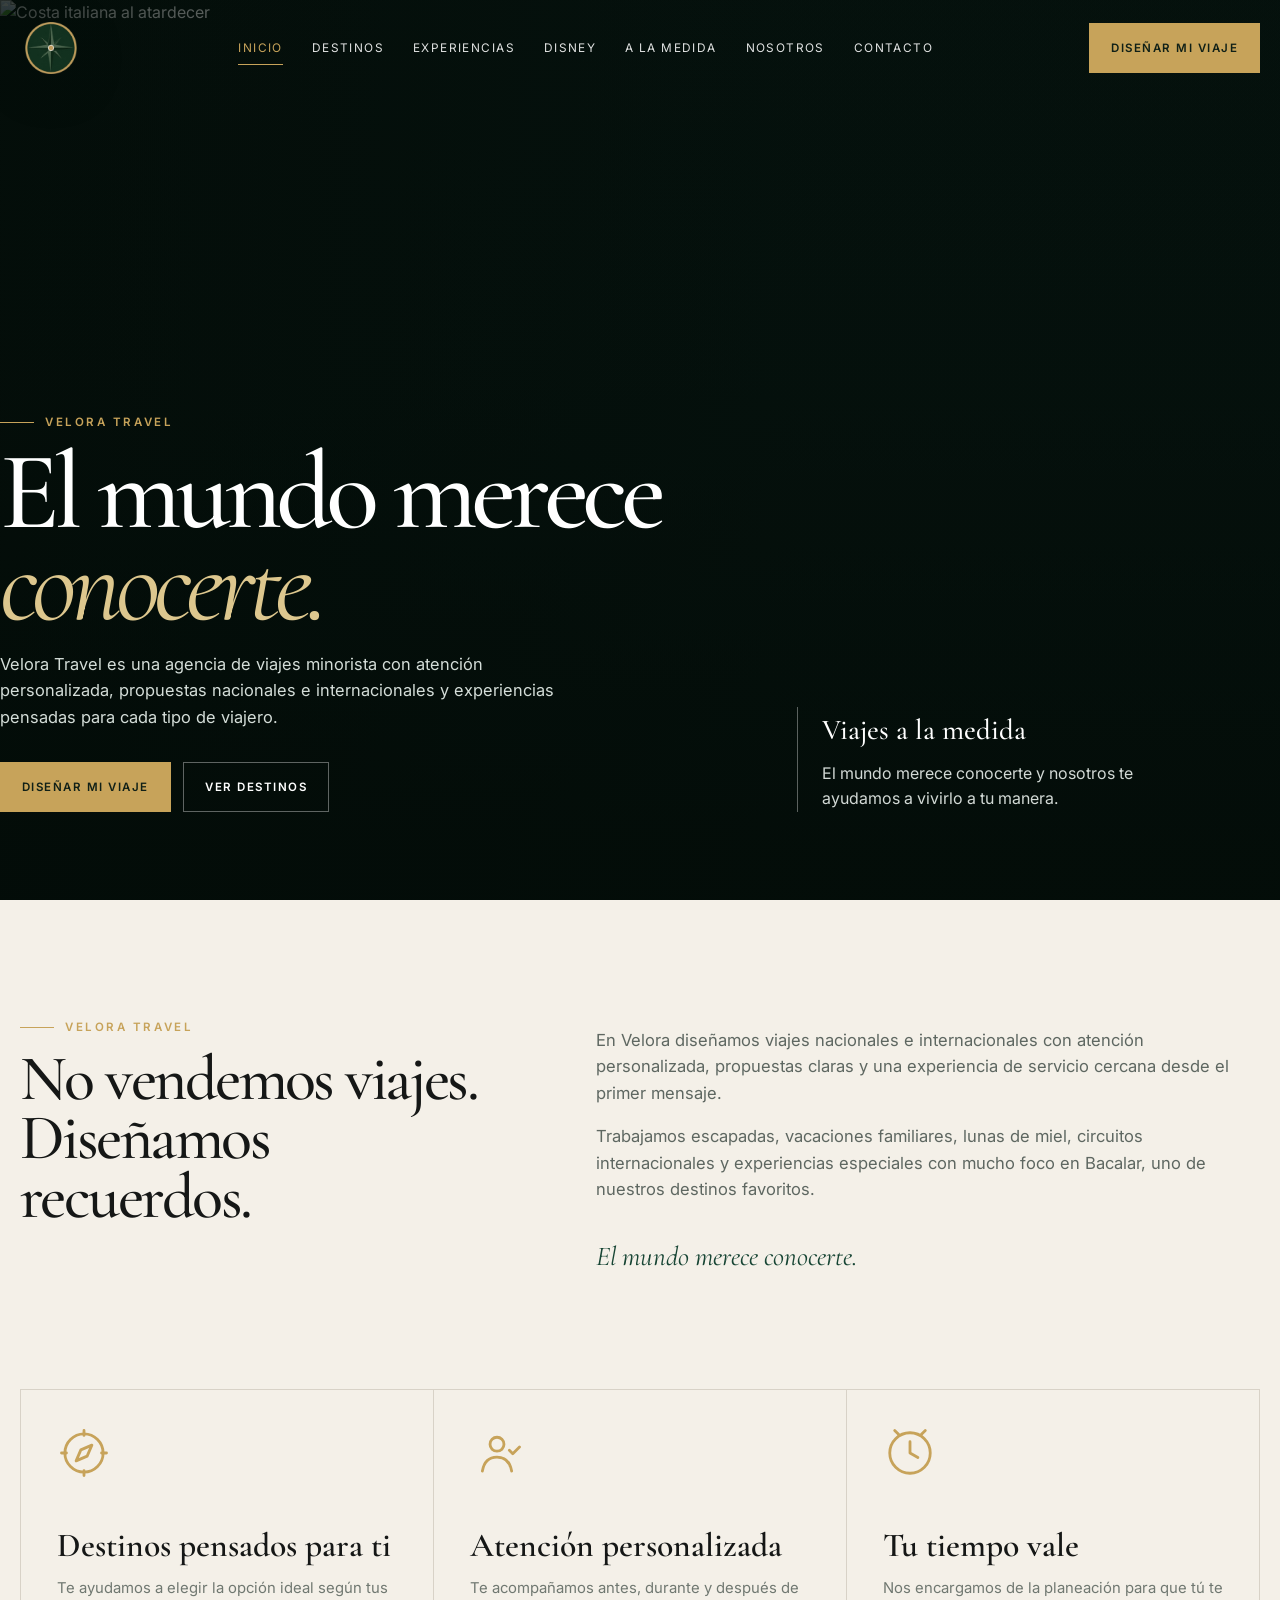
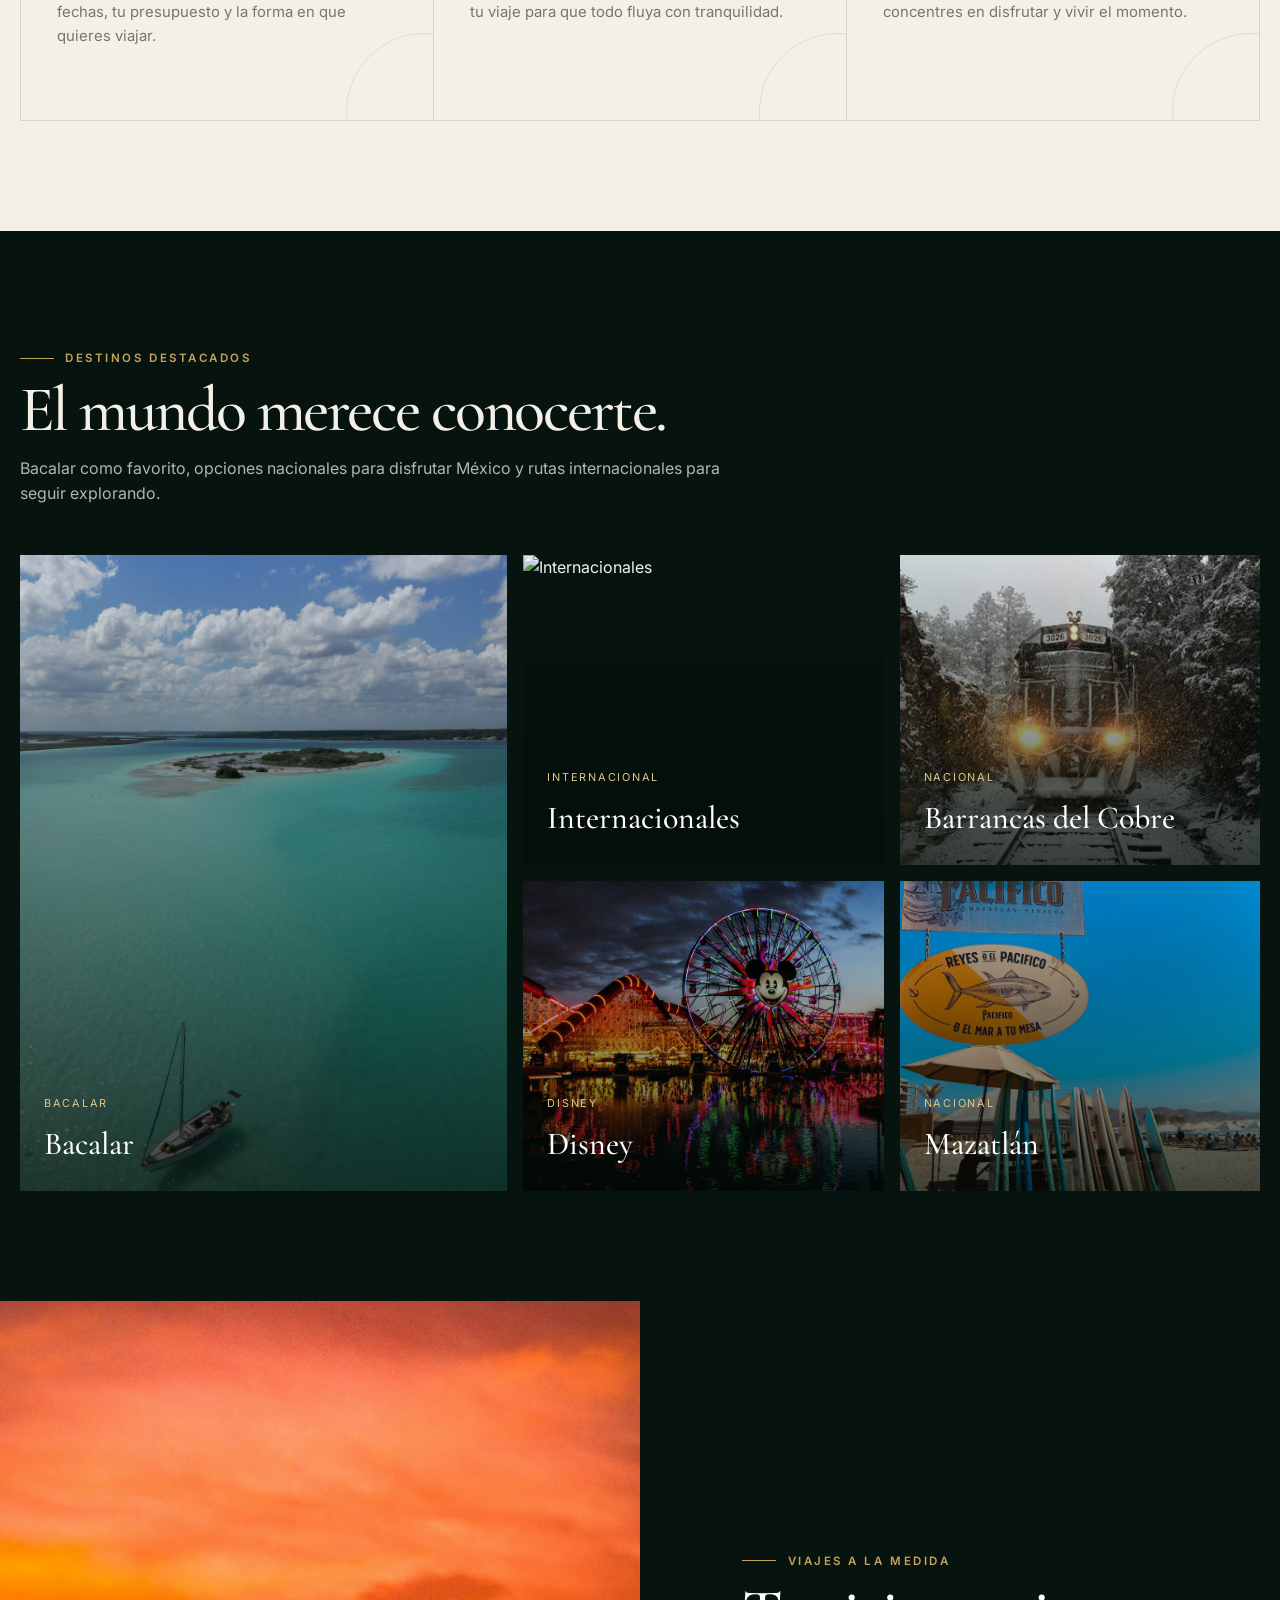
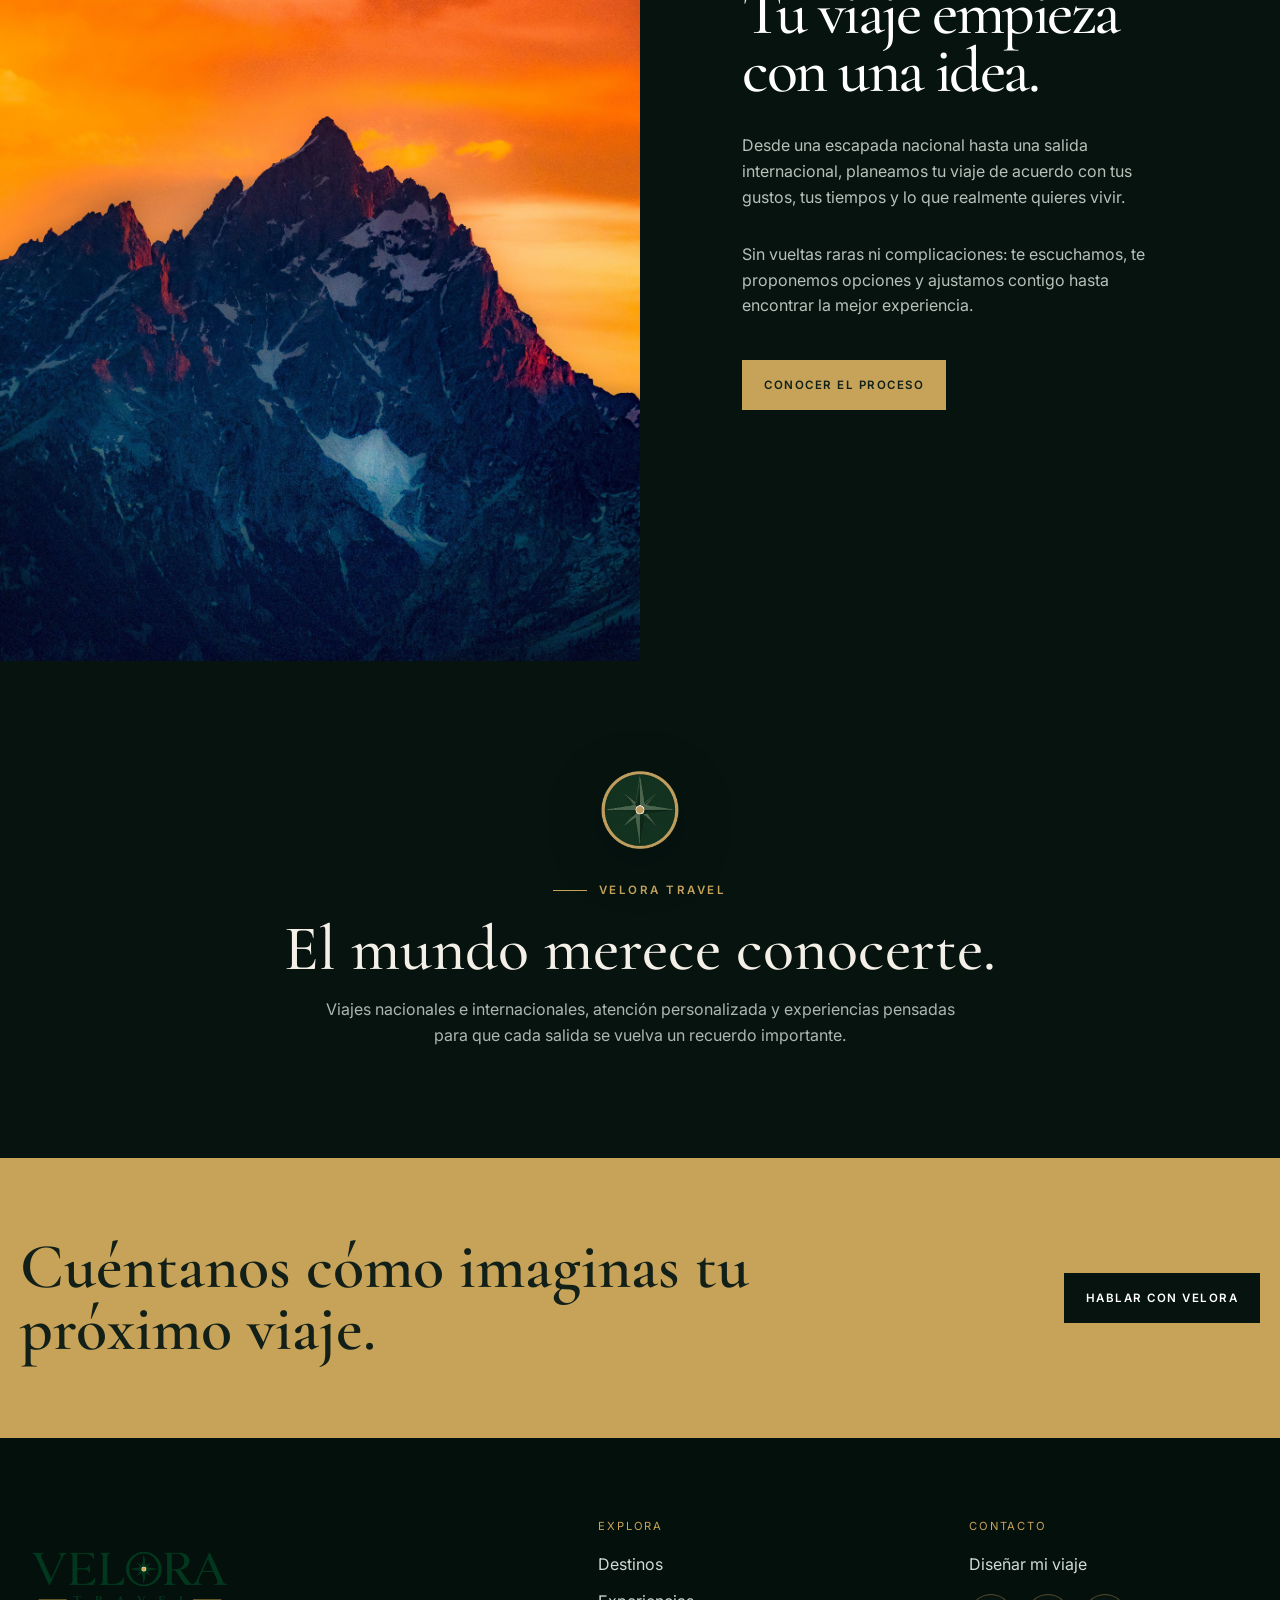
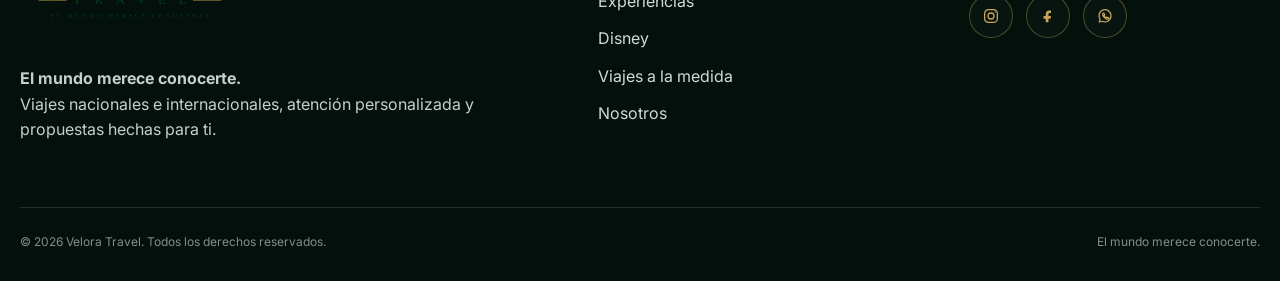
==== commit 04129fe8: "Agrega seccion de disney y actualiza contacto de velora" ====
--- a/index.html
+++ b/index.html
@@ -1,197 +1,188 @@
 <!doctype html>
 <html lang="es">
 <head>
-  <meta charset="utf-8">
-  <meta name="viewport" content="width=device-width, initial-scale=1">
-  <title>Velora Travel | Agencia de viajes a la medida</title>
-  <meta name="description" content="Velora Travel es una agencia de viajes minorista con destinos nacionales e internacionales y atención personalizada.">
-  <link rel="icon" type="image/png" href="assets/img/velora-isotipo.png">
-  <link rel="stylesheet" href="assets/css/styles.css">
-</head>
+<meta charset="utf-8"/>
+<meta content="width=device-width, initial-scale=1" name="viewport"/>
+<title>Velora Travel | Agencia de viajes a la medida</title>
+<meta content="Velora Travel es una agencia de viajes minorista con destinos nacionales e internacionales y atención personalizada." name="description"/>
+<link href="assets/img/velora-isotipo.png" rel="icon" type="image/png"/>
+<link href="assets/css/styles.css" rel="stylesheet"/>
+<meta content="#06130f" name="theme-color"/><link href="https://veloratravel.com.mx/" rel="canonical"/><meta content="es_MX" property="og:locale"/><meta content="website" property="og:type"/><meta content="Velora Travel" property="og:site_name"/><meta content="Velora Travel | Agencia de viajes a la medida" property="og:title"/><meta content="Velora Travel es una agencia de viajes minorista con destinos nacionales e internacionales y atención personalizada." property="og:description"/><meta content="https://veloratravel.com.mx/" property="og:url"/><link href="https://fonts.googleapis.com" rel="preconnect"/><link crossorigin="anonymous" href="https://fonts.gstatic.com" rel="preconnect"/><link href="https://images.unsplash.com" rel="preconnect"/></head>
 <body>
 <header class="site-header">
-  <div class="container header-inner">
-    <a class="brand" href="index.html" aria-label="Velora Travel">
-      <img src="assets/img/velora-isotipo.png" alt="Velora Travel">
-    </a>
-    <nav class="nav" aria-label="Navegación principal">
-      <a class="active" href="index.html">Inicio</a>
+<div class="container header-inner">
+<a aria-label="Velora Travel" class="brand" href="index.html">
+<img alt="Velora Travel" decoding="async" height="555" src="assets/img/velora-isotipo.png" width="555"/>
+</a>
+<nav aria-label="Navegación principal" class="nav" id="main-nav">
+<a class="active" href="index.html">Inicio</a>
 <a class="" href="destinos.html">Destinos</a>
 <a class="" href="experiencias.html">Experiencias</a>
+<a class="" href="disney.html">Disney</a>
 <a class="" href="viajes-a-medida.html">A la medida</a>
 <a class="" href="nosotros.html">Nosotros</a>
 <a class="" href="contacto.html">Contacto</a>
-    </nav>
-    <div class="header-cta">
-      <a class="btn btn-gold" href="contacto.html">Diseñar mi viaje</a>
-      <button class="menu-toggle" aria-label="Abrir menú"><span></span></button>
-    </div>
-  </div>
+</nav>
+<div class="header-cta">
+<a class="btn btn-gold" href="contacto.html">Diseñar mi viaje</a>
+<button aria-controls="main-nav" aria-expanded="false" aria-label="Abrir menú" class="menu-toggle"><span></span></button>
+</div>
+</div>
 </header>
-
 <main>
-  <section class="hero">
-    <div class="hero-media">
-      <img src="https://images.unsplash.com/photo-1516483638261-f4dbaf036963?auto=format&fit=crop&w=2200&q=90" alt="Costa italiana al atardecer">
-    </div>
-    <div class="container hero-content">
-      <div class="hero-grid">
-        <div>
-          <span class="eyebrow">Velora Travel</span>
-          <h1>El mundo merece <em>conocerte.</em></h1>
-          <p class="hero-copy">Velora Travel es una agencia de viajes minorista con atención personalizada, propuestas nacionales e internacionales y experiencias pensadas para cada tipo de viajero.</p>
-          <div class="hero-actions">
-            <a class="btn btn-gold" href="contacto.html">Diseñar mi viaje</a>
-            <a class="btn btn-outline" href="destinos.html">Ver destinos</a>
-          </div>
-        </div>
-        <div class="hero-note">
-          <strong>Viajes a la medida</strong>
+<section class="hero">
+<div class="hero-media">
+<img alt="Costa italiana al atardecer" decoding="async" src="https://images.unsplash.com/photo-1516483638261-f4dbaf036963?auto=format&amp;fit=crop&amp;w=2200&amp;q=90"/>
+</div>
+<div class="container hero-content">
+<div class="hero-grid">
+<div>
+<span class="eyebrow">Velora Travel</span>
+<h1>El mundo merece <em>conocerte.</em></h1>
+<p class="hero-copy">Velora Travel es una agencia de viajes minorista con atención personalizada, propuestas nacionales e internacionales y experiencias pensadas para cada tipo de viajero.</p>
+<div class="hero-actions">
+<a class="btn btn-gold" href="contacto.html">Diseñar mi viaje</a>
+<a class="btn btn-outline" href="destinos.html">Ver destinos</a>
+</div>
+</div>
+<div class="hero-note">
+<strong>Viajes a la medida</strong>
           El mundo merece conocerte y nosotros te ayudamos a vivirlo a tu manera.
         </div>
-      </div>
-    </div>
-  </section>
-
-  <section class="section">
-    <div class="container intro-grid reveal">
-      <div>
-        <span class="eyebrow">Velora Travel</span>
-        <h2 class="section-title">No vendemos viajes. Diseñamos recuerdos.</h2>
-      </div>
-      <div class="intro-copy">
-        <p>En Velora diseñamos viajes nacionales e internacionales con atención personalizada, propuestas claras y una experiencia de servicio cercana desde el primer mensaje.</p>
-        <p>Trabajamos escapadas, vacaciones familiares, lunas de miel, circuitos internacionales y experiencias especiales con mucho foco en Bacalar, uno de nuestros destinos favoritos.</p>
-        <div class="signature">El mundo merece conocerte.</div>
-      </div>
-    </div>
-  </section>
-
-  <section class="section" style="padding-top:0">
-    <div class="container">
-      <div class="feature-grid reveal">
-        <article class="feature">
-          <span class="feature-icon" aria-hidden="true"><svg viewBox="0 0 24 24"><circle cx="12" cy="12" r="8.5"/><path d="m15.5 8.5-2.1 4.9-4.9 2.1 2.1-4.9 4.9-2.1Z"/><path d="M12 2v2.2M12 19.8V22M2 12h2.2M19.8 12H22"/></svg></span>
-          <h3>Destinos pensados para ti</h3>
-          <p>Te ayudamos a elegir la opción ideal según tus fechas, tu presupuesto y la forma en que quieres viajar.</p>
-        </article>
-        <article class="feature">
-          <span class="feature-icon" aria-hidden="true"><svg viewBox="0 0 24 24"><circle cx="12" cy="8.1" r="3.1"/><path d="M5.5 20c.7-4.1 3-6.2 6.5-6.2s5.8 2.1 6.5 6.2"/><path d="m17.5 10.8 1.5 1.5 3-3"/></svg></span>
-          <h3>Atención personalizada</h3>
-          <p>Te acompañamos antes, durante y después de tu viaje para que todo fluya con tranquilidad.</p>
-        </article>
-        <article class="feature">
-          <span class="feature-icon" aria-hidden="true"><svg viewBox="0 0 24 24"><circle cx="12" cy="12" r="9"/><path d="M12 7v5l3.5 2"/><path d="M7 3.8 5.2 2M17 3.8 18.8 2"/></svg></span>
-          <h3>Tu tiempo vale</h3>
-          <p>Nos encargamos de la planeación para que tú te concentres en disfrutar y vivir el momento.</p>
-        </article>
-      </div>
-    </div>
-  </section>
-
-  <section class="section section-dark">
-    <div class="container">
-      <span class="eyebrow">Destinos destacados</span>
-      <h2 class="section-title">El mundo merece conocerte.</h2>
-      <p class="section-lead">Bacalar como favorito, opciones nacionales para disfrutar México y rutas internacionales para seguir explorando.</p>
-
-      <div class="destinations-grid reveal">
-        <a class="destination-card" href="destinos.html">
-          <img src="assets/img/bacalar.jpg" alt="Bacalar">
-          <div class="destination-meta"><small>Bacalar</small><h3>Bacalar</h3></div>
-        </a>
-        <a class="destination-card" href="destinos.html">
-          <img src="https://images.unsplash.com/photo-1499856871958-5b9627545d1a?auto=format&fit=crop&w=1200&q=85" alt="Europa">
-          <div class="destination-meta"><small>Internacional</small><h3>Europa</h3></div>
-        </a>
-        <a class="destination-card" href="destinos.html">
-          <img src="https://images.unsplash.com/photo-1528360983277-13d401cdc186?auto=format&fit=crop&w=1200&q=85" alt="Japón">
-          <div class="destination-meta"><small>Internacional</small><h3>Japón</h3></div>
-        </a>
-        <a class="destination-card" href="destinos.html">
-          <img src="assets/img/chepe.png" alt="Barrancas del Cobre">
-          <div class="destination-meta"><small>Nacional</small><h3>Barrancas del Cobre</h3></div>
-        </a>
-        <a class="destination-card" href="destinos.html">
-          <img src="assets/img/mazatlan.jpg" alt="Mazatlán">
-          <div class="destination-meta"><small>Nacional</small><h3>Mazatlán</h3></div>
-        </a>
-      </div>
-    </div>
-  </section>
-
-  <section class="editorial">
-    <div class="editorial-media">
-      <img src="assets/img/montana-home.jpg" alt="Montaña al atardecer">
-    </div>
-    <div class="editorial-copy">
-      <span class="eyebrow">Viajes a la medida</span>
-      <h2 class="section-title">Tu viaje empieza con una idea.</h2>
-      <p>Desde una escapada nacional hasta una salida internacional, planeamos tu viaje de acuerdo con tus gustos, tus tiempos y lo que realmente quieres vivir.</p>
-      <p>Sin vueltas raras ni complicaciones: te escuchamos, te proponemos opciones y ajustamos contigo hasta encontrar la mejor experiencia.</p>
-      <div style="margin-top:1.6rem"><a class="btn btn-gold" href="viajes-a-medida.html">Conocer el proceso</a></div>
-    </div>
-  </section>
-
-  <section class="section section-dark">
-    <div class="container testimonial reveal">
-      <img class="testimonial-mark" src="assets/img/velora-isotipo.png" alt="" aria-hidden="true">
-      <span class="eyebrow">Velora Travel</span>
-      <blockquote>El mundo merece conocerte.</blockquote>
-      <p class="testimonial-copy">Viajes nacionales e internacionales, atención personalizada y experiencias pensadas para que cada salida se vuelva un recuerdo importante.</p>
-    </div>
-  </section>
-
-  <section class="cta-banner">
-    <div class="container">
-      <h2>Cuéntanos cómo imaginas tu próximo viaje.</h2>
-      <a class="btn btn-dark" href="contacto.html">Hablar con Velora</a>
-    </div>
-  </section>
+</div>
+</div>
+</section>
+<section class="section">
+<div class="container intro-grid reveal">
+<div>
+<span class="eyebrow">Velora Travel</span>
+<h2 class="section-title">No vendemos viajes. Diseñamos recuerdos.</h2>
+</div>
+<div class="intro-copy">
+<p>En Velora diseñamos viajes nacionales e internacionales con atención personalizada, propuestas claras y una experiencia de servicio cercana desde el primer mensaje.</p>
+<p>Trabajamos escapadas, vacaciones familiares, lunas de miel, circuitos internacionales y experiencias especiales con mucho foco en Bacalar, uno de nuestros destinos favoritos.</p>
+<div class="signature">El mundo merece conocerte.</div>
+</div>
+</div>
+</section>
+<section class="section" style="padding-top:0">
+<div class="container">
+<div class="feature-grid reveal">
+<article class="feature">
+<span aria-hidden="true" class="feature-icon"><svg viewbox="0 0 24 24"><circle cx="12" cy="12" r="8.5"></circle><path d="m15.5 8.5-2.1 4.9-4.9 2.1 2.1-4.9 4.9-2.1Z"></path><path d="M12 2v2.2M12 19.8V22M2 12h2.2M19.8 12H22"></path></svg></span>
+<h3>Destinos pensados para ti</h3>
+<p>Te ayudamos a elegir la opción ideal según tus fechas, tu presupuesto y la forma en que quieres viajar.</p>
+</article>
+<article class="feature">
+<span aria-hidden="true" class="feature-icon"><svg viewbox="0 0 24 24"><circle cx="12" cy="8.1" r="3.1"></circle><path d="M5.5 20c.7-4.1 3-6.2 6.5-6.2s5.8 2.1 6.5 6.2"></path><path d="m17.5 10.8 1.5 1.5 3-3"></path></svg></span>
+<h3>Atención personalizada</h3>
+<p>Te acompañamos antes, durante y después de tu viaje para que todo fluya con tranquilidad.</p>
+</article>
+<article class="feature">
+<span aria-hidden="true" class="feature-icon"><svg viewbox="0 0 24 24"><circle cx="12" cy="12" r="9"></circle><path d="M12 7v5l3.5 2"></path><path d="M7 3.8 5.2 2M17 3.8 18.8 2"></path></svg></span>
+<h3>Tu tiempo vale</h3>
+<p>Nos encargamos de la planeación para que tú te concentres en disfrutar y vivir el momento.</p>
+</article>
+</div>
+</div>
+</section>
+<section class="section section-dark">
+<div class="container">
+<span class="eyebrow">Destinos destacados</span>
+<h2 class="section-title">El mundo merece conocerte.</h2>
+<p class="section-lead">Bacalar como favorito, opciones nacionales para disfrutar México y rutas internacionales para seguir explorando.</p>
+<div class="destinations-grid reveal">
+<a class="destination-card" href="destinos.html">
+<img alt="Bacalar" decoding="async" height="2048" loading="lazy" src="assets/img/bacalar.jpg" width="1152"/>
+<div class="destination-meta"><small>Bacalar</small><h3>Bacalar</h3></div>
+</a>
+<a class="destination-card" href="destinos.html">
+<img alt="Internacionales" decoding="async" loading="lazy" src="https://images.unsplash.com/photo-1528360983277-13d401cdc186?auto=format&amp;fit=crop&amp;w=1200&amp;q=85"/>
+<div class="destination-meta"><small>Internacional</small><h3>Internacionales</h3></div>
+</a>
+<a class="destination-card" href="destinos.html">
+<img alt="Barrancas del Cobre" decoding="async" height="501" loading="lazy" src="assets/img/chepe.png" width="399"/>
+<div class="destination-meta"><small>Nacional</small><h3>Barrancas del Cobre</h3></div>
+</a>
+<a class="destination-card" href="disney.html">
+<img alt="Disney California Adventure" decoding="async" loading="lazy" src="assets/img/disney-california-adventure.png" style="object-position:center center;"/>
+<div class="destination-meta"><small>Disney</small><h3>Disney</h3></div>
+</a>
+<a class="destination-card" href="destinos.html">
+<img alt="Mazatlán" decoding="async" height="2048" loading="lazy" src="assets/img/mazatlan.jpg" width="1536"/>
+<div class="destination-meta"><small>Nacional</small><h3>Mazatlán</h3></div>
+</a>
+</div>
+</div>
+</section>
+<section class="editorial">
+<div class="editorial-media">
+<img alt="Montaña al atardecer" decoding="async" height="2048" loading="lazy" src="assets/img/montana-home.jpg" width="1365"/>
+</div>
+<div class="editorial-copy">
+<span class="eyebrow">Viajes a la medida</span>
+<h2 class="section-title">Tu viaje empieza con una idea.</h2>
+<p>Desde una escapada nacional hasta una salida internacional, planeamos tu viaje de acuerdo con tus gustos, tus tiempos y lo que realmente quieres vivir.</p>
+<p>Sin vueltas raras ni complicaciones: te escuchamos, te proponemos opciones y ajustamos contigo hasta encontrar la mejor experiencia.</p>
+<div style="margin-top:1.6rem"><a class="btn btn-gold" href="viajes-a-medida.html">Conocer el proceso</a></div>
+</div>
+</section>
+<section class="section section-dark">
+<div class="container testimonial reveal">
+<img alt="" aria-hidden="true" class="testimonial-mark" decoding="async" height="555" loading="lazy" src="assets/img/velora-isotipo.png" width="555"/>
+<span class="eyebrow">Velora Travel</span>
+<blockquote>El mundo merece conocerte.</blockquote>
+<p class="testimonial-copy">Viajes nacionales e internacionales, atención personalizada y experiencias pensadas para que cada salida se vuelva un recuerdo importante.</p>
+</div>
+</section>
+<section class="cta-banner">
+<div class="container">
+<h2>Cuéntanos cómo imaginas tu próximo viaje.</h2>
+<a class="btn btn-dark" href="contacto.html">Hablar con Velora</a>
+</div>
+</section>
 </main>
-
-
 <footer class="site-footer">
-  <div class="container">
-    <div class="footer-grid">
-      <div>
-        <img class="footer-logo" src="assets/img/velora-logo.png" alt="Velora Travel">
-        <p class="footer-copy"><strong>El mundo merece conocerte.</strong><br>Viajes nacionales e internacionales, atención personalizada y propuestas hechas para ti.</p>
-      </div>
-      <div>
-        <div class="footer-title">Explora</div>
-        <div class="footer-links">
-          <a href="destinos.html">Destinos</a>
-          <a href="experiencias.html">Experiencias</a>
-          <a href="viajes-a-medida.html">Viajes a la medida</a>
-          <a href="nosotros.html">Nosotros</a>
-        </div>
-      </div>
-      <div>
-        <div class="footer-title">Contacto</div>
-        <div class="footer-links">
-          <a href="contacto.html">Diseñar mi viaje</a>
-        </div>
-        <div class="footer-social" aria-label="Redes sociales de Velora Travel">
-          <a class="social-btn" href="#" aria-label="Instagram">
-            <svg viewBox="0 0 24 24" aria-hidden="true"><rect x="3.5" y="3.5" width="17" height="17" rx="5"></rect><circle cx="12" cy="12" r="4"></circle><circle cx="17.4" cy="6.6" r=".9" fill="currentColor" stroke="none"></circle></svg>
-          </a>
-          <a class="social-btn" href="#" aria-label="Facebook">
-            <svg viewBox="0 0 24 24" aria-hidden="true"><path d="M14.5 8H16V4.8c-.7-.1-1.6-.2-2.6-.2-2.6 0-4.4 1.6-4.4 4.7V12H6v3.6h3v4.8h3.6v-4.8h2.9L16 12h-3.4V9.6c0-1 .3-1.6 1.9-1.6Z" fill="currentColor" stroke="none"></path></svg>
-          </a>
-          <a class="social-btn" href="https://wa.me/5215519000905" target="_blank" rel="noopener" aria-label="WhatsApp">
-            <svg viewBox="0 0 24 24" aria-hidden="true"><path d="M20 11.8A8 8 0 0 1 8.4 19l-4 1 1.1-3.8A8 8 0 1 1 20 11.8Z"></path><path d="M9.2 8.6c.2-.4.4-.4.6-.4h.5c.2 0 .4 0 .5.4l.7 1.7c.1.3 0 .4-.1.6l-.4.5c-.1.1-.2.3 0 .5.3.6 1 1.6 2.2 2.2.2.1.4.1.5 0l.5-.4c.2-.1.3-.2.6-.1l1.7.7c.4.1.4.3.4.5v.5c0 .2 0 .4-.4.6-.4.2-1 .4-1.6.3-.9-.1-2.1-.5-3.6-2-1.8-1.7-2.3-3.1-2.4-4 0-.5.1-1.1.3-1.5Z"></path></svg>
-          </a>
-        </div>
-      </div>
-    </div>
-    <div class="footer-bottom">
-      <span>© 2026 Velora Travel. Todos los derechos reservados.</span>
-      <span>El mundo merece conocerte.</span>
-    </div>
-  </div>
+<div class="container">
+<div class="footer-grid">
+<div>
+<img alt="Velora Travel" class="footer-logo" decoding="async" height="941" src="assets/img/velora-logo.png" width="1672"/>
+<p class="footer-copy"><strong>El mundo merece conocerte.</strong><br/>Viajes nacionales e internacionales, atención personalizada y propuestas hechas para ti.</p>
+</div>
+<div>
+<div class="footer-title">Explora</div>
+<div class="footer-links">
+<a href="destinos.html">Destinos</a>
+<a href="experiencias.html">Experiencias</a>
+<a href="disney.html">Disney</a>
+<a href="viajes-a-medida.html">Viajes a la medida</a>
+<a href="nosotros.html">Nosotros</a>
+</div>
+</div>
+<div>
+<div class="footer-title">Contacto</div>
+<div class="footer-links">
+<a href="contacto.html">Diseñar mi viaje</a>
+</div>
+<div aria-label="Redes sociales de Velora Travel" class="footer-social">
+<a aria-label="Instagram" class="social-btn" href="#">
+<svg aria-hidden="true" viewbox="0 0 24 24"><rect height="17" rx="5" width="17" x="3.5" y="3.5"></rect><circle cx="12" cy="12" r="4"></circle><circle cx="17.4" cy="6.6" fill="currentColor" r=".9" stroke="none"></circle></svg>
+</a>
+<a aria-label="Facebook" class="social-btn" href="#">
+<svg aria-hidden="true" viewbox="0 0 24 24"><path d="M14.5 8H16V4.8c-.7-.1-1.6-.2-2.6-.2-2.6 0-4.4 1.6-4.4 4.7V12H6v3.6h3v4.8h3.6v-4.8h2.9L16 12h-3.4V9.6c0-1 .3-1.6 1.9-1.6Z" fill="currentColor" stroke="none"></path></svg>
+</a>
+<a aria-label="WhatsApp" class="social-btn" href="https://wa.me/5215519000905" rel="noopener" target="_blank">
+<svg aria-hidden="true" viewbox="0 0 24 24"><path d="M20 11.8A8 8 0 0 1 8.4 19l-4 1 1.1-3.8A8 8 0 1 1 20 11.8Z"></path><path d="M9.2 8.6c.2-.4.4-.4.6-.4h.5c.2 0 .4 0 .5.4l.7 1.7c.1.3 0 .4-.1.6l-.4.5c-.1.1-.2.3 0 .5.3.6 1 1.6 2.2 2.2.2.1.4.1.5 0l.5-.4c.2-.1.3-.2.6-.1l1.7.7c.4.1.4.3.4.5v.5c0 .2 0 .4-.4.6-.4.2-1 .4-1.6.3-.9-.1-2.1-.5-3.6-2-1.8-1.7-2.3-3.1-2.4-4 0-.5.1-1.1.3-1.5Z"></path></svg>
+</a>
+</div>
+</div>
+</div>
+<div class="footer-bottom">
+<span>© 2026 Velora Travel. Todos los derechos reservados.</span>
+<span>El mundo merece conocerte.</span>
+</div>
+</div>
 </footer>
-
 <script src="assets/js/main.js"></script>
 </body>
 </html>
--- a/assets/css/styles.css
+++ b/assets/css/styles.css
@@ -26,7 +26,7 @@
   line-height:1.6;
 }
 body.menu-open{overflow:hidden}
-img{display:block;max-width:100%}
+img{display:block;max-width:100%;height:auto}
 a{text-decoration:none;color:inherit}
 button,input,textarea,select{font:inherit}
 .container{width:min(calc(100% - 40px),var(--max));margin-inline:auto}
@@ -325,7 +325,7 @@
 
 .site-footer{background:#04100c;color:white;padding:80px 0 30px}
 .footer-grid{display:grid;grid-template-columns:1.2fr .7fr .7fr;gap:5rem}
-.footer-logo{width:220px;margin-bottom:1.5rem;display:block}
+.footer-logo{width:220px;height:auto;margin-bottom:1.5rem;display:block}
 .footer-copy{color:#c7cfca;max-width:460px}
 .footer-links{display:grid;gap:.72rem;color:#d3dad5}
 .footer-title{color:var(--gold);text-transform:uppercase;letter-spacing:.16em;font-size:.7rem;margin-bottom:1rem}
@@ -401,3 +401,12 @@
   border-color:rgba(212,176,93,.65);
   color:#f0d28f;
 }
+
+
+/* Accesibilidad de teclado */
+a:focus-visible,button:focus-visible,input:focus-visible,textarea:focus-visible,select:focus-visible{
+  outline:2px solid var(--gold-soft);outline-offset:4px
+}
+.menu-toggle[aria-expanded="true"] span{background:transparent}
+.menu-toggle[aria-expanded="true"] span::before{top:0;transform:rotate(45deg)}
+.menu-toggle[aria-expanded="true"] span::after{top:0;transform:rotate(-45deg)}
